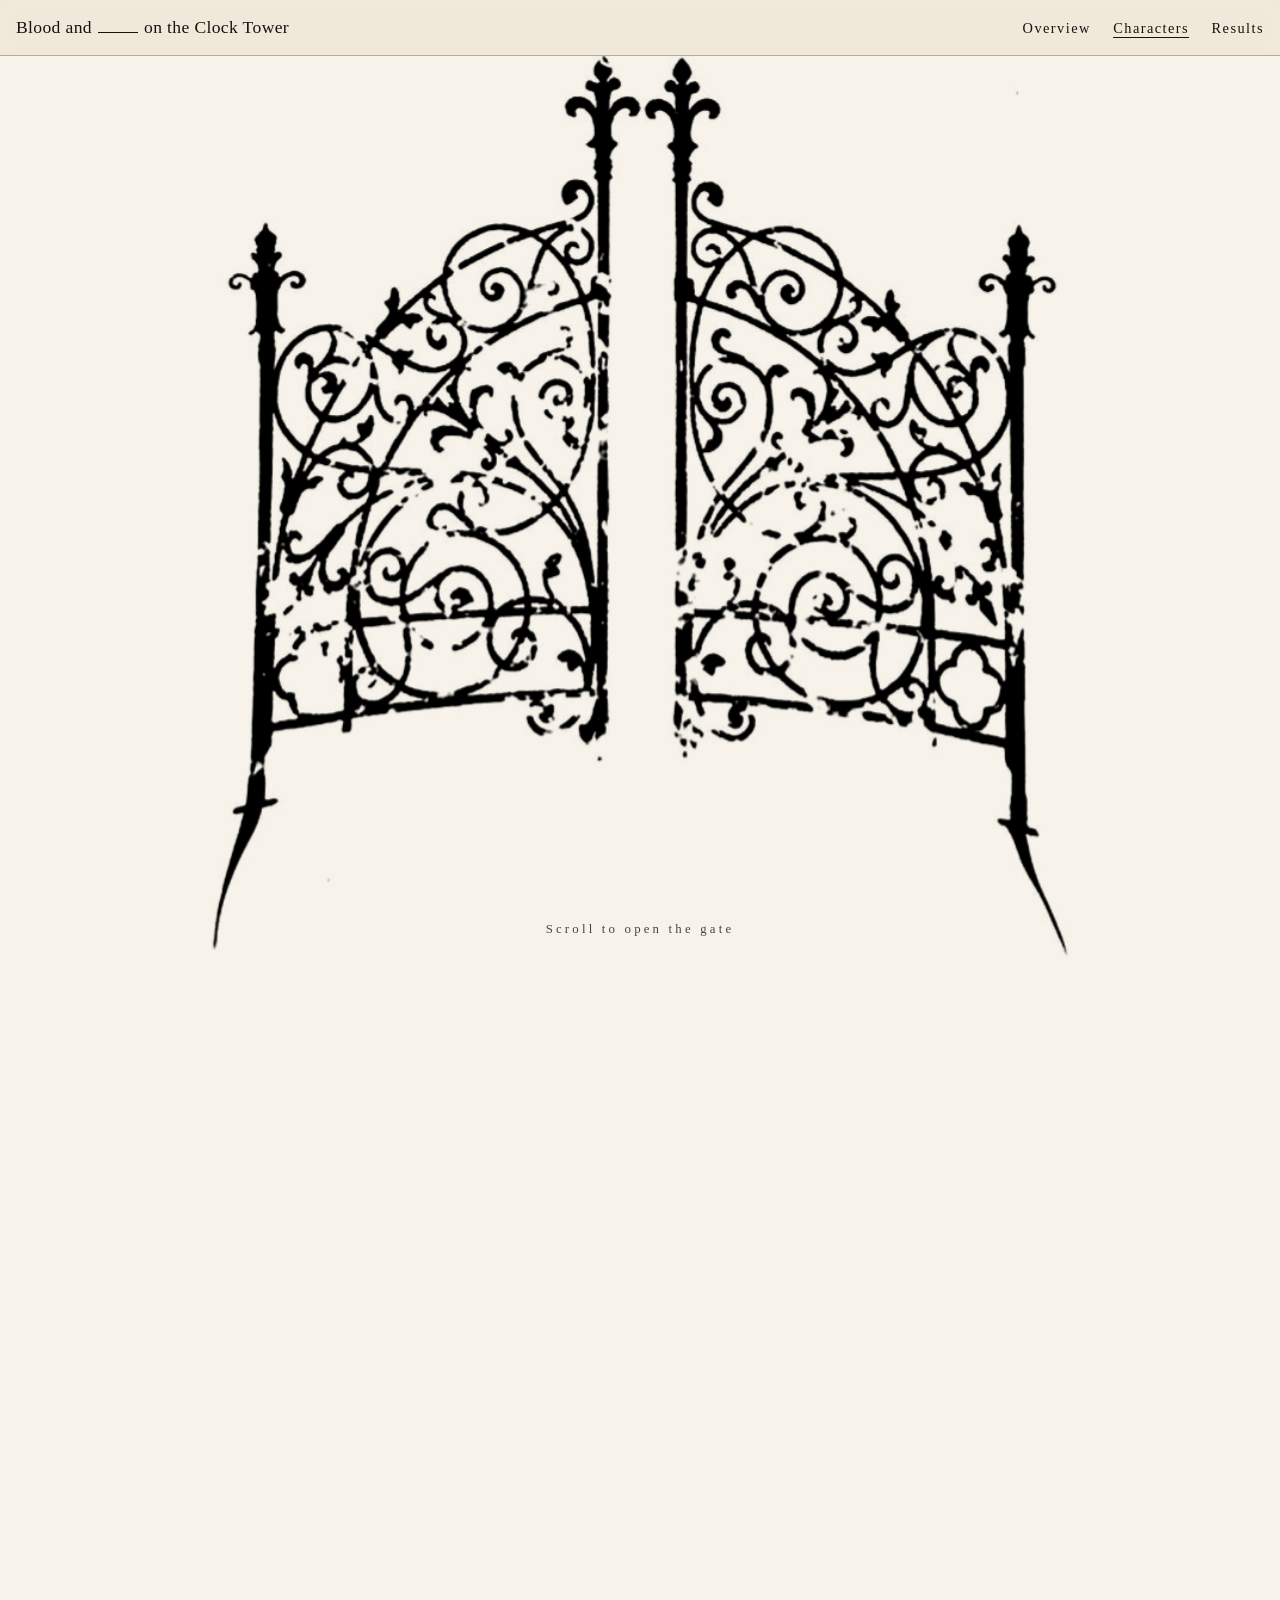
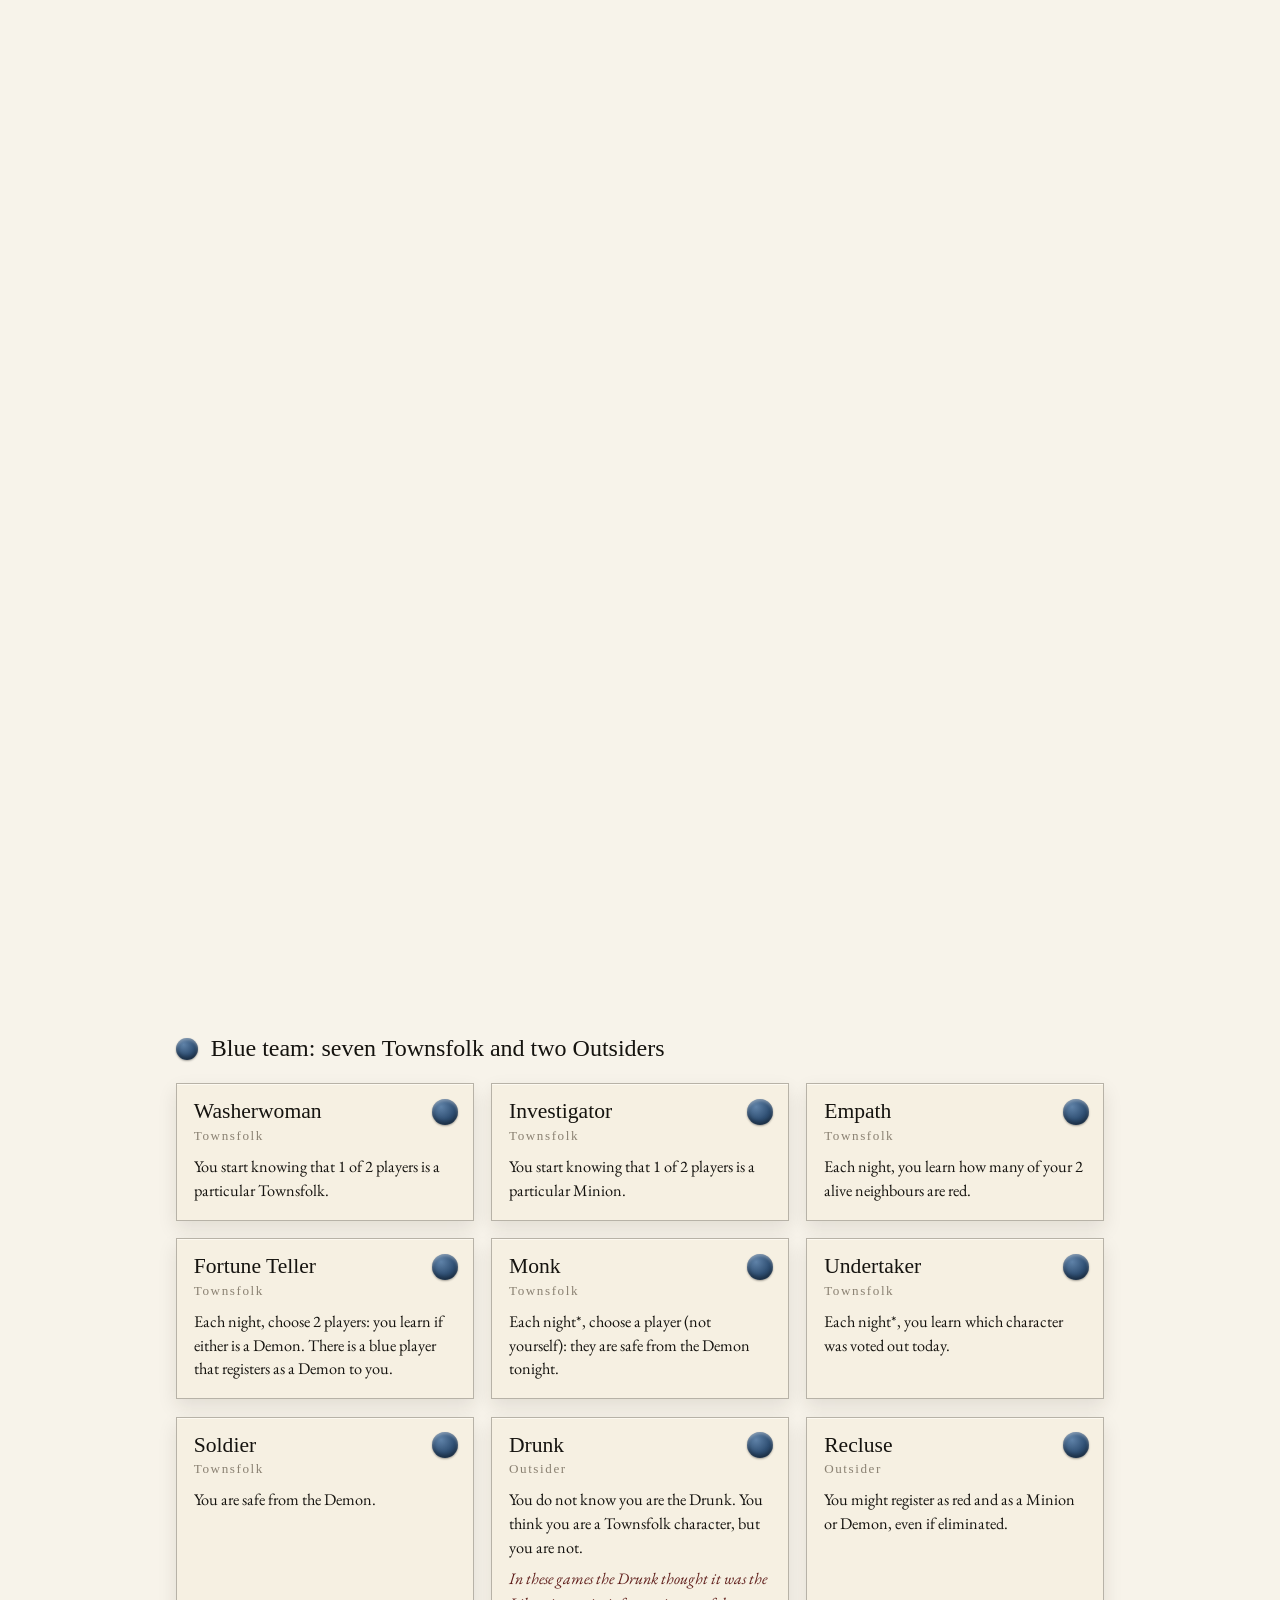
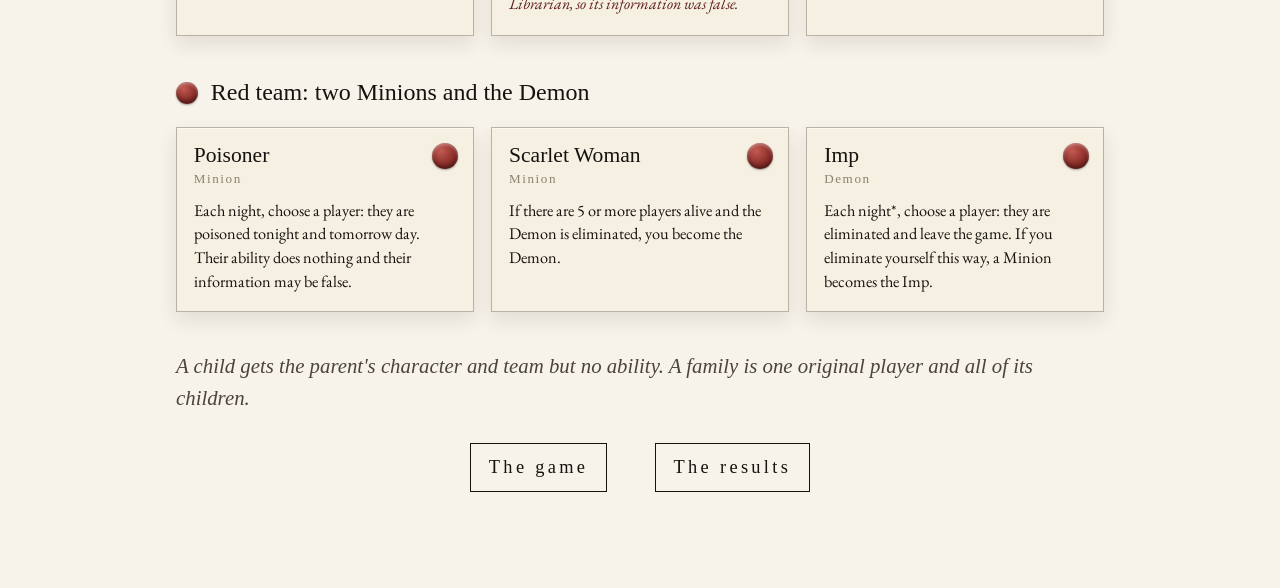
==== docs/characters.html @ dfaface6 "feat(site): redesign as four pages with pinned hands, swinging gate and living woodcut The landing p" ====
<!doctype html>
<html lang="en">
<head>
<meta charset="utf-8">
<meta name="viewport" content="width=device-width, initial-scale=1, viewport-fit=cover">
<title>Characters · Blood and ___ on the Clock Tower</title>
<link rel="stylesheet" href="https://fonts.googleapis.com/css2?family=IM+Fell+English:ital@0;1&family=IM+Fell+English+SC&family=EB+Garamond:ital,wght@0,400;0,600;1,400&display=swap">
<link rel="stylesheet" href="site.css">
<style>
/* The gate: a pinned stage where two leaves of the illustration swing open on their outer posts, revealing the heading behind. */
body { background: #f7f3ea; }
.gate-hero { height: 280svh; position: relative; }
.gate-stage { position: sticky; top: 0; height: 100svh; overflow: hidden; background: #f7f3ea; }
.behind {
  position: absolute; inset: 0; z-index: 1; display: flex; flex-direction: column; align-items: center; justify-content: center;
  text-align: center; padding: 0 max(16px, env(safe-area-inset-left, 0px)); will-change: transform, opacity;
}
.behind h1 { font-family: var(--display); font-weight: 400; font-size: clamp(2.2rem, 6vw, 4.6rem); margin: 0 0 .4rem; line-height: 1.05; text-wrap: balance; }
.behind p { font-family: var(--display); font-style: italic; font-size: clamp(1.1rem, 2.2vw, 1.5rem); color: var(--ink-soft); margin: 0; }
.gate-art { position: absolute; top: 50%; left: 50%; height: min(100svh, 128vw); aspect-ratio: 736 / 754; transform: translate(-50%, -50%); z-index: 2; perspective: 1400px; perspective-origin: 50% 50%; }
.leaf { position: absolute; top: 0; height: 100%; width: 50%; display: block; backface-visibility: hidden; will-change: transform; pointer-events: none; user-select: none; filter: drop-shadow(0 0 0 rgba(0, 0, 0, 0)); }
.leaf.left { left: 0; transform-origin: 13.6% 50%; }
.leaf.right { left: 50%; transform-origin: 86.4% 50%; }
.gate-hint { position: absolute; left: 0; right: 0; bottom: max(1rem, env(safe-area-inset-bottom, 0px)); z-index: 3; text-align: center; font-family: var(--smallcaps); letter-spacing: .25em; font-size: .8rem; color: var(--ink-soft); transition: opacity .4s ease; pointer-events: none; }
.roster { padding-top: 1rem; }
@media (prefers-reduced-motion: reduce) {
  .gate-hero { height: auto; }
  .gate-stage { position: static; height: auto; padding: 4rem 0 2rem; }
  .behind { position: static; }
  .gate-art, .gate-hint { display: none; }
}
</style>
</head>
<body>
<nav class="topbar" aria-label="Sections">
  <a class="mark" href="index.html">Blood and <span class="blank" role="img" aria-label="blank"></span> on the Clock Tower</a>
  <ul><li><a href="overview.html">Overview</a></li><li><a href="characters.html" aria-current="page">Characters</a></li><li><a href="results.html">Results</a></li></ul>
</nav>

<header class="gate-hero" id="gate-hero">
  <div class="gate-stage">
    <div class="behind" id="behind">
      <h1>The twelve characters</h1>
      <p>Nine blue, three red. Starred abilities do not act on the first night.</p>
    </div>
    <div class="gate-art" aria-hidden="true">
      <img class="leaf left" id="leaf-left" src="assets/gate-left.png" alt="" decoding="async">
      <img class="leaf right" id="leaf-right" src="assets/gate-right.png" alt="" decoding="async">
    </div>
    <div class="gate-hint" id="gate-hint">Scroll to open the gate</div>
  </div>
</header>

<main class="page roster" id="characters">
  <div class="team-head"><span class="seal blue"></span>Blue team: seven Townsfolk and two Outsiders</div>
  <div class="cards">
    <article class="card"><span class="seal blue"></span><h5>Washerwoman</h5><div class="kind">Townsfolk</div><p>You start knowing that 1 of 2 players is a particular Townsfolk.</p></article>
    <article class="card"><span class="seal blue"></span><h5>Investigator</h5><div class="kind">Townsfolk</div><p>You start knowing that 1 of 2 players is a particular Minion.</p></article>
    <article class="card"><span class="seal blue"></span><h5>Empath</h5><div class="kind">Townsfolk</div><p>Each night, you learn how many of your 2 alive neighbours are red.</p></article>
    <article class="card"><span class="seal blue"></span><h5>Fortune Teller</h5><div class="kind">Townsfolk</div><p>Each night, choose 2 players: you learn if either is a Demon. There is a blue player that registers as a Demon to you.</p></article>
    <article class="card"><span class="seal blue"></span><h5>Monk</h5><div class="kind">Townsfolk</div><p>Each night*, choose a player (not yourself): they are safe from the Demon tonight.</p></article>
    <article class="card"><span class="seal blue"></span><h5>Undertaker</h5><div class="kind">Townsfolk</div><p>Each night*, you learn which character was voted out today.</p></article>
    <article class="card"><span class="seal blue"></span><h5>Soldier</h5><div class="kind">Townsfolk</div><p>You are safe from the Demon.</p></article>
    <article class="card"><span class="seal blue"></span><h5>Drunk</h5><div class="kind">Outsider</div><p>You do not know you are the Drunk. You think you are a Townsfolk character, but you are not.</p><span class="note">In these games the Drunk thought it was the Librarian, so its information was false.</span></article>
    <article class="card"><span class="seal blue"></span><h5>Recluse</h5><div class="kind">Outsider</div><p>You might register as red and as a Minion or Demon, even if eliminated.</p></article>
  </div>
  <div class="team-head"><span class="seal red"></span>Red team: two Minions and the Demon</div>
  <div class="cards">
    <article class="card"><span class="seal red"></span><h5>Poisoner</h5><div class="kind">Minion</div><p>Each night, choose a player: they are poisoned tonight and tomorrow day. Their ability does nothing and their information may be false.</p></article>
    <article class="card"><span class="seal red"></span><h5>Scarlet Woman</h5><div class="kind">Minion</div><p>If there are 5 or more players alive and the Demon is eliminated, you become the Demon.</p></article>
    <article class="card"><span class="seal red"></span><h5>Imp</h5><div class="kind">Demon</div><p>Each night*, choose a player: they are eliminated and leave the game. If you eliminate yourself this way, a Minion becomes the Imp.</p></article>
  </div>
  <p class="kicker" style="margin-top:2.4rem">A child gets the parent's character and team but no ability. A family is one original player and all of its children.</p>
  <nav class="doors" aria-label="Continue"><a href="overview.html">The game</a><a href="results.html">The results</a></nav>
</main>

<script>
(function () {
  // The leaves open from 10% to 90% of the pinned scroll; the heading behind them fades in from 35% to 80%.
  var OPEN = { start: 0.10, end: 0.90, maxDegrees: 88 }, REVEAL = { start: 0.35, end: 0.80 }, HINT_UNTIL = 0.04;
  var hero = document.getElementById('gate-hero'), stage = hero.querySelector('.gate-stage');
  var left = document.getElementById('leaf-left'), right = document.getElementById('leaf-right');
  var behind = document.getElementById('behind'), hint = document.getElementById('gate-hint');
  var reduced = window.matchMedia('(prefers-reduced-motion: reduce)').matches;
  var ticking = false;
  function clamp(value, low, high) { return Math.min(high, Math.max(low, value)); }
  function smooth(t) { return t * t * (3 - 2 * t); }
  function progress() {
    var travel = hero.offsetHeight - stage.offsetHeight;
    return travel <= 0 ? 1 : clamp((window.scrollY - hero.offsetTop) / travel, 0, 1);
  }
  function render() {
    ticking = false;
    var p = progress();
    var angle = smooth(clamp((p - OPEN.start) / (OPEN.end - OPEN.start), 0, 1)) * OPEN.maxDegrees;
    left.style.transform = 'rotateY(' + angle + 'deg)';
    right.style.transform = 'rotateY(' + (-angle) + 'deg)';
    var shade = (angle / OPEN.maxDegrees) * 10;
    left.style.filter = right.style.filter = 'drop-shadow(0 0 ' + shade + 'px rgba(0,0,0,' + (shade / 40) + '))';
    var t = smooth(clamp((p - REVEAL.start) / (REVEAL.end - REVEAL.start), 0, 1));
    behind.style.opacity = String(t);
    behind.style.transform = 'translateY(' + (26 * (1 - t)) + 'px)';
    hint.style.opacity = p < HINT_UNTIL ? '1' : '0';
  }
  function schedule() { if (!ticking) { ticking = true; window.requestAnimationFrame(render); } }
  if (reduced) { behind.style.opacity = '1'; return; }
  window.addEventListener('scroll', schedule, { passive: true });
  window.addEventListener('resize', schedule);
  render();
})();
</script>
</body>
</html>
---- docs/site.css ----
/* Shared styles for the inner pages: black ink on warm ivory paper, editorial serif typography. */
:root {
  --paper: #efe7d6;
  --paper-deep: #e3d9c3;
  --blush: #efe3dc;
  --ink: #15130f;
  --ink-soft: #4a443b;
  --ink-faint: #8a8172;
  --rule: rgba(21, 19, 15, .28);
  --blue: #2f4f73;
  --blue-deep: #1f3650;
  --red: #8e2f2a;
  --red-deep: #5e1c19;
  --charcoal: #141311;
  --display: 'IM Fell English', Georgia, 'Times New Roman', serif;
  --smallcaps: 'IM Fell English SC', 'IM Fell English', Georgia, serif;
  --body: 'EB Garamond', Garamond, Georgia, serif;
  color-scheme: light;
}
* { box-sizing: border-box; }
html { scroll-behavior: smooth; }
body { margin: 0; background: var(--paper); color: var(--ink); font-family: var(--body); font-size: 1.125rem; line-height: 1.55; }
img { max-width: 100%; }
a { color: inherit; }
a:focus-visible { outline: 2px solid var(--ink); outline-offset: 3px; }

.topbar {
  position: sticky; top: env(safe-area-inset-top, 0px); z-index: 20;
  display: flex; justify-content: space-between; align-items: baseline; gap: 1rem; flex-wrap: wrap;
  padding-block: .9rem .7rem;
  padding-left: max(16px, env(safe-area-inset-left, 0px)); padding-right: max(16px, env(safe-area-inset-right, 0px));
  background: color-mix(in srgb, var(--paper) 88%, transparent); backdrop-filter: blur(6px);
  border-bottom: 1px solid var(--rule);
  font-family: var(--smallcaps); letter-spacing: .1em; font-size: .9rem;
}
.topbar.on-dark { background: color-mix(in srgb, var(--charcoal) 85%, transparent); color: #e8e1d2; border-bottom-color: rgba(232, 225, 210, .2); }
.topbar .mark { font-family: var(--display); font-size: 1.1rem; letter-spacing: .02em; text-decoration: none; display: inline-flex; align-items: baseline; gap: .25em; }
.topbar ul { list-style: none; display: flex; gap: 1.4rem; margin: 0; padding: 0; }
.topbar a { text-decoration: none; position: relative; padding-bottom: 2px; }
.topbar ul a::after { content: ""; position: absolute; left: 0; right: 100%; bottom: 0; height: 1px; background: currentColor; transition: right .3s ease; }
.topbar ul a:hover::after, .topbar ul a:focus-visible::after, .topbar ul a[aria-current]::after { right: 0; }
.blank { display: inline-block; width: 2.3em; height: .8em; border-bottom: .06em solid currentColor; margin: 0 .08em; vertical-align: baseline; }

.page { max-width: 960px; margin: 0 auto; padding-block: 3rem 6rem; padding-left: max(16px, env(safe-area-inset-left, 0px)); padding-right: max(16px, env(safe-area-inset-right, 0px)); }
.page h1 { font-family: var(--display); font-weight: 400; font-size: clamp(2.2rem, 5vw, 3.4rem); line-height: 1.05; margin: 0 0 .4rem; text-wrap: balance; }
.page h2 { font-family: var(--display); font-weight: 400; font-size: clamp(1.7rem, 3.6vw, 2.3rem); line-height: 1.1; margin: 2.6rem 0 .6rem; }
.page h3 { font-family: var(--display); font-weight: 400; font-size: 1.45rem; margin: 2.2rem 0 .6rem; }
.kicker { font-family: var(--display); font-style: italic; font-size: 1.3rem; color: var(--ink-soft); margin: 0 0 1.8rem; }
.prose { max-width: 66ch; }
.prose p { margin: 0 0 1rem; }
.lead::first-letter { font-family: var(--display); font-size: 3.4em; float: left; line-height: .82; padding: .08em .1em 0 0; color: var(--red-deep); }
.rule-line { height: 1px; background: var(--rule); margin: 2.4rem 0; }

.team-head { display: flex; align-items: center; gap: .8rem; margin: 2.4rem 0 1rem; font-family: var(--display); font-size: 1.5rem; }
.team-head .seal { width: 22px; height: 22px; }
.cards { display: grid; grid-template-columns: repeat(auto-fill, minmax(255px, 1fr)); gap: 1.1rem; }
.card {
  min-width: 0; position: relative; background: #f6f0e2; border: 1px solid var(--rule);
  box-shadow: 0 1px 0 rgba(255, 252, 244, .8) inset, 0 8px 18px rgba(40, 30, 15, .1);
  padding: 1rem 1.05rem 1.1rem; transition: transform .3s ease, box-shadow .3s ease;
}
.card:hover { transform: translateY(-3px); box-shadow: 0 1px 0 rgba(255, 252, 244, .8) inset, 0 16px 28px rgba(40, 30, 15, .16); }
.card .seal { position: absolute; top: .9rem; right: .9rem; width: 26px; height: 26px; }
.card h5 { font-family: var(--display); font-weight: 400; font-size: 1.35rem; margin: 0 2rem .1rem 0; line-height: 1.1; }
.card .kind { font-family: var(--smallcaps); letter-spacing: .12em; font-size: .82rem; color: var(--ink-faint); margin-bottom: .55rem; }
.card p { margin: 0; font-size: 1.02rem; line-height: 1.45; }
.card .note { font-style: italic; color: var(--red-deep); font-size: 1rem; margin-top: .5rem; display: block; }
.seal { border-radius: 50%; box-shadow: inset 0 2px 3px rgba(255, 255, 255, .35), inset 0 -3px 4px rgba(0, 0, 0, .35), 0 1px 2px rgba(0, 0, 0, .35); }
.seal.blue { background: radial-gradient(circle at 35% 30%, #5f82a8, var(--blue) 55%, var(--blue-deep)); }
.seal.red { background: radial-gradient(circle at 35% 30%, #c25a52, var(--red) 55%, var(--red-deep)); }

.finding-list { counter-reset: finding; list-style: none; padding: 0; margin: 0 0 1rem; max-width: 70ch; }
.finding-list li { counter-increment: finding; position: relative; padding-left: 2.6rem; margin-bottom: .9rem; }
.finding-list li::before { content: counter(finding); position: absolute; left: 0; top: .05rem; font-family: var(--display); font-size: 1.5rem; color: var(--red-deep); line-height: 1; }
.table-wrap { overflow-x: auto; margin: 1rem 0 .5rem; }
table { border-collapse: collapse; width: 100%; font-size: 1rem; font-variant-numeric: lining-nums tabular-nums; }
th, td { text-align: left; padding: .55rem .7rem; border-bottom: 1px solid var(--rule); vertical-align: top; }
th { font-family: var(--smallcaps); font-weight: 400; letter-spacing: .08em; font-size: .9rem; color: var(--ink-soft); border-bottom: 1px solid rgba(21, 19, 15, .6); }
td.num, th.num { text-align: right; }
tbody tr:nth-child(even) td { background: rgba(255, 252, 244, .45); }
figure { margin: 1.4rem 0 2rem; }
figure img { display: block; width: 100%; max-width: 100%; height: auto; background: #fcfcfb; border: 1px solid var(--rule); box-shadow: 0 6px 16px rgba(40, 30, 15, .12); }
figcaption { font-size: .95rem; color: var(--ink-soft); margin-top: .5rem; max-width: 70ch; }

.doors { display: flex; gap: clamp(1.2rem, 4vw, 3rem); justify-content: center; flex-wrap: wrap; margin-top: 1.2rem; }
.doors a { font-family: var(--smallcaps); letter-spacing: .18em; font-size: clamp(.95rem, 1.6vw, 1.15rem); text-decoration: none; padding: .55rem 1.1rem; border: 1px solid currentColor; transition: background .25s ease, color .25s ease; }
.doors a:hover, .doors a:focus-visible { background: var(--ink); color: var(--paper); }

@media (max-width: 520px) { body { font-size: 1.05rem; } .lead::first-letter { font-size: 2.8em; } }
@media (prefers-reduced-motion: reduce) {
  html { scroll-behavior: auto; }
  .card, .topbar ul a::after, .doors a { transition: none; }
  .card:hover { transform: none; }
}
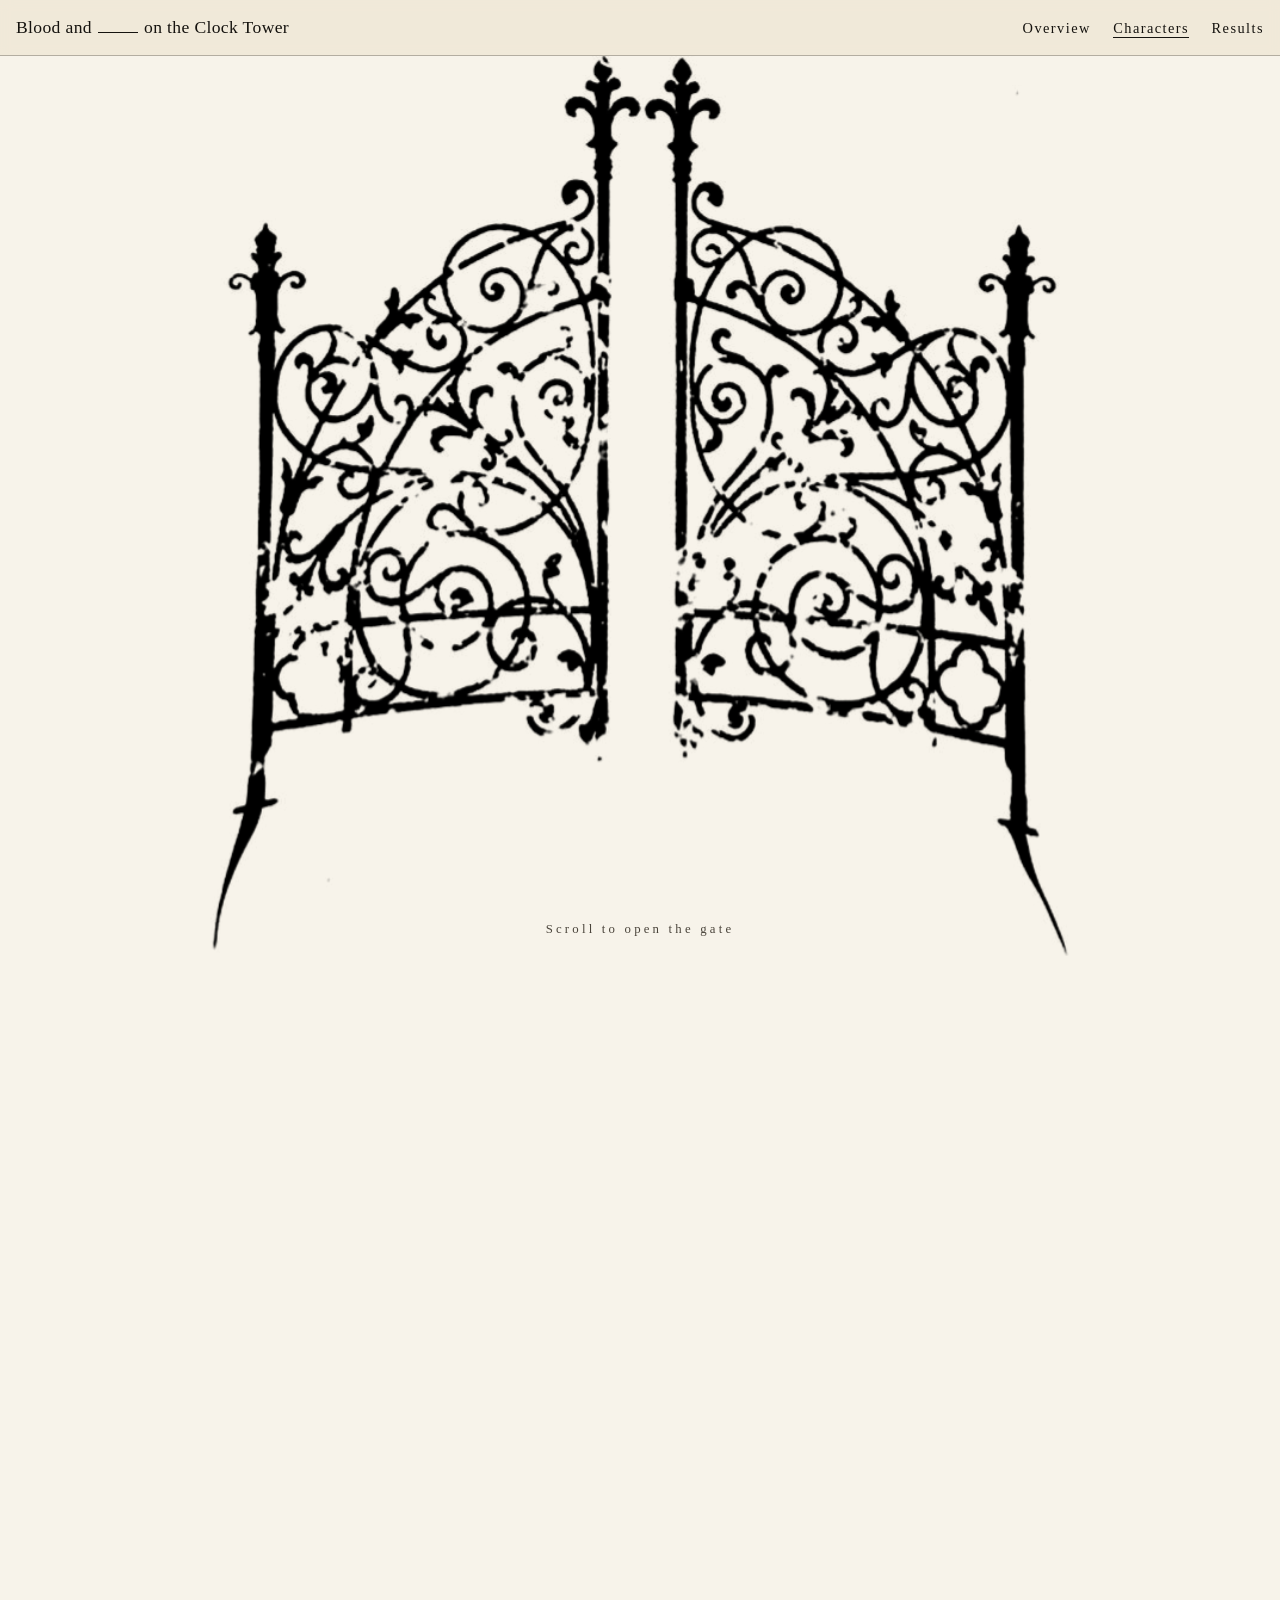
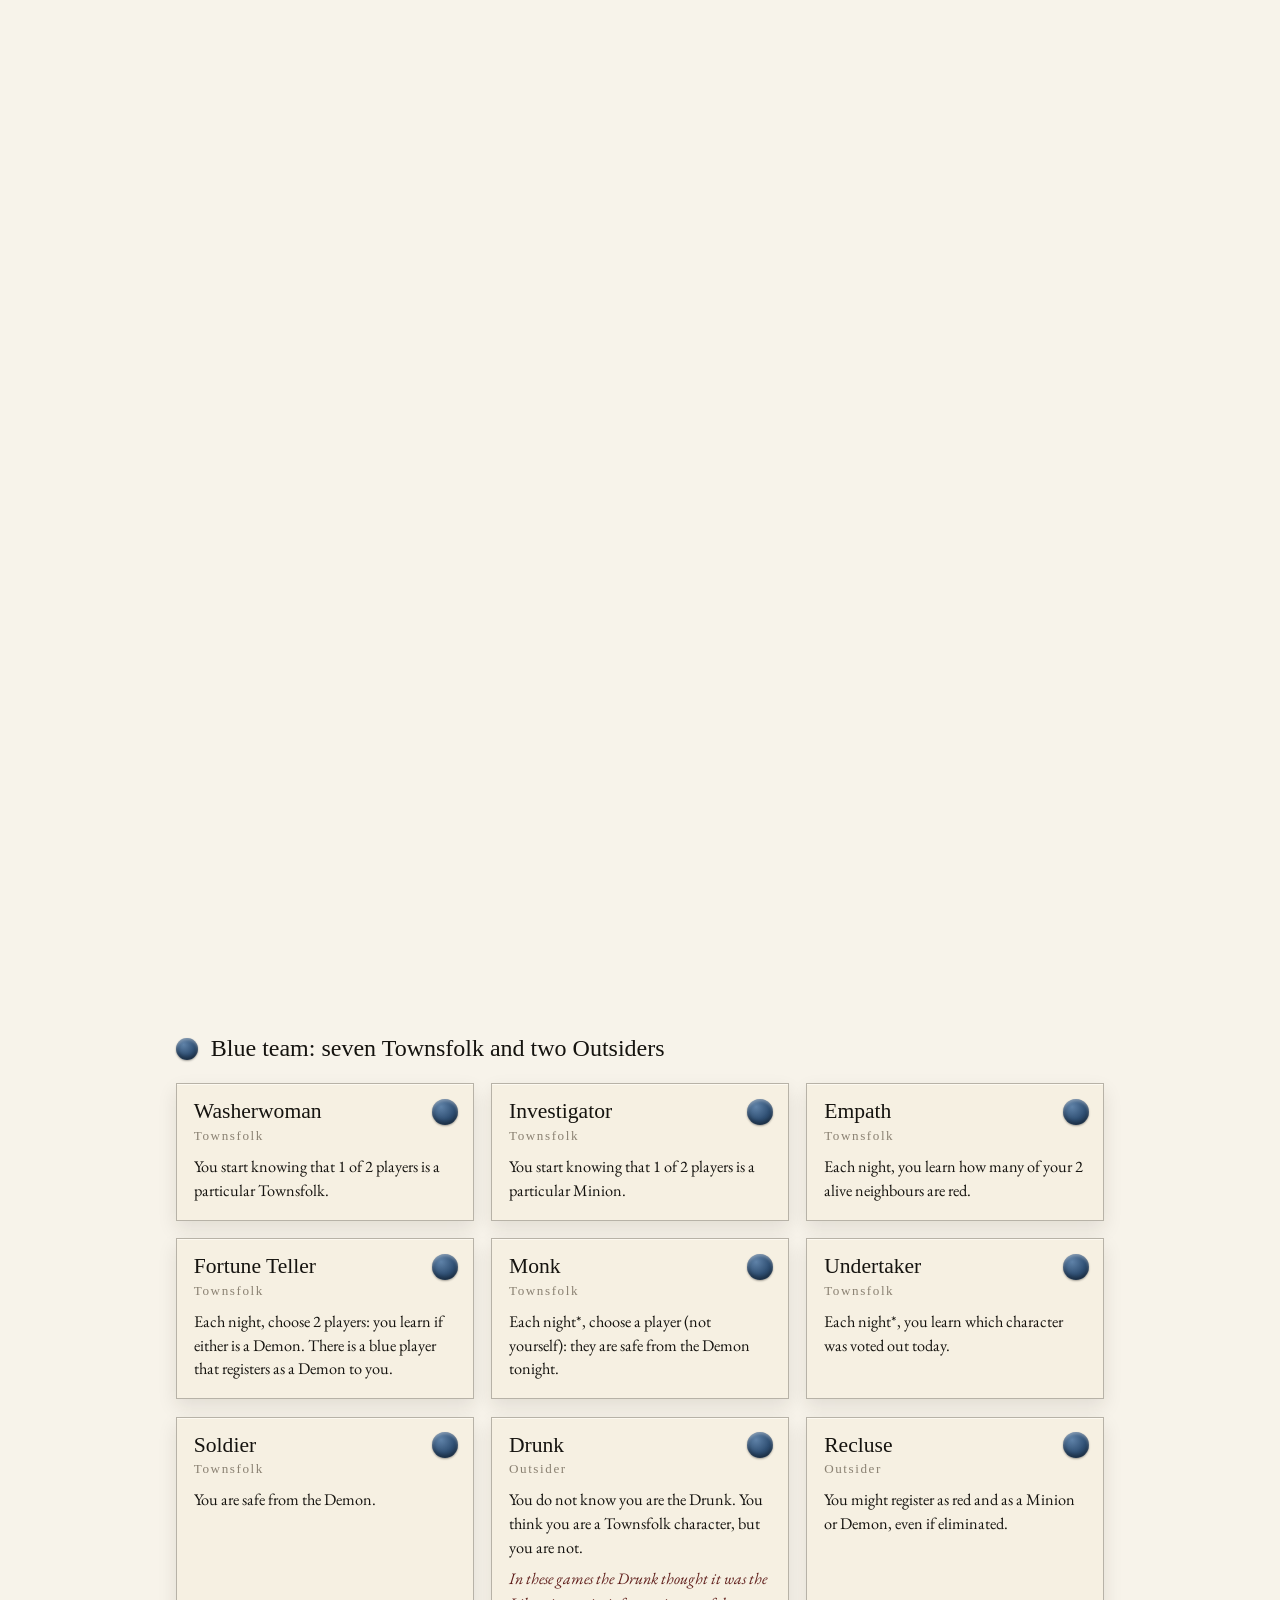
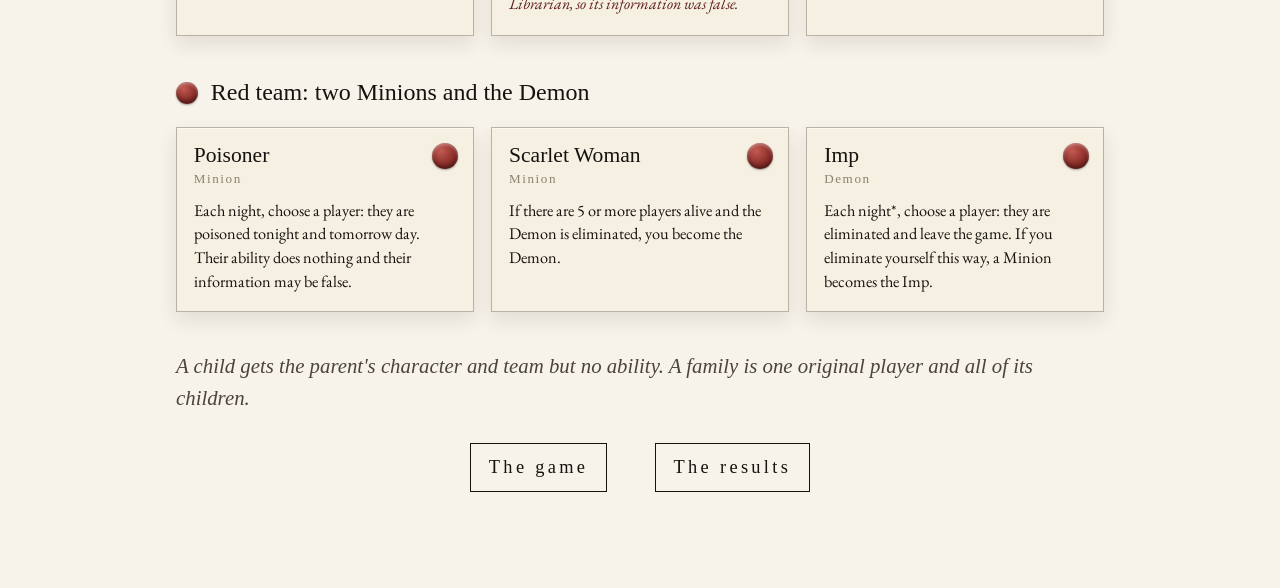
==== commit fbc78a99: "fix(site): size the gate by width on narrow screens and hide the scroll hints without a transition C" ====
--- a/docs/characters.html
+++ b/docs/characters.html
@@ -17,11 +17,11 @@
 }
 .behind h1 { font-family: var(--display); font-weight: 400; font-size: clamp(2.2rem, 6vw, 4.6rem); margin: 0 0 .4rem; line-height: 1.05; text-wrap: balance; }
 .behind p { font-family: var(--display); font-style: italic; font-size: clamp(1.1rem, 2.2vw, 1.5rem); color: var(--ink-soft); margin: 0; }
-.gate-art { position: absolute; top: 50%; left: 50%; height: min(100svh, 128vw); aspect-ratio: 736 / 754; transform: translate(-50%, -50%); z-index: 2; perspective: 1400px; perspective-origin: 50% 50%; }
+.gate-art { position: absolute; top: 50%; left: 50%; width: min(96vw, calc(100svh * 736 / 754)); aspect-ratio: 736 / 754; transform: translate(-50%, -50%); z-index: 2; perspective: 1400px; perspective-origin: 50% 50%; }
 .leaf { position: absolute; top: 0; height: 100%; width: 50%; display: block; backface-visibility: hidden; will-change: transform; pointer-events: none; user-select: none; filter: drop-shadow(0 0 0 rgba(0, 0, 0, 0)); }
 .leaf.left { left: 0; transform-origin: 13.6% 50%; }
 .leaf.right { left: 50%; transform-origin: 86.4% 50%; }
-.gate-hint { position: absolute; left: 0; right: 0; bottom: max(1rem, env(safe-area-inset-bottom, 0px)); z-index: 3; text-align: center; font-family: var(--smallcaps); letter-spacing: .25em; font-size: .8rem; color: var(--ink-soft); transition: opacity .4s ease; pointer-events: none; }
+.gate-hint { position: absolute; left: 0; right: 0; bottom: max(1rem, env(safe-area-inset-bottom, 0px)); z-index: 3; text-align: center; font-family: var(--smallcaps); letter-spacing: .25em; font-size: .8rem; color: var(--ink-soft); pointer-events: none; }
 .roster { padding-top: 1rem; }
 @media (prefers-reduced-motion: reduce) {
   .gate-hero { height: auto; }
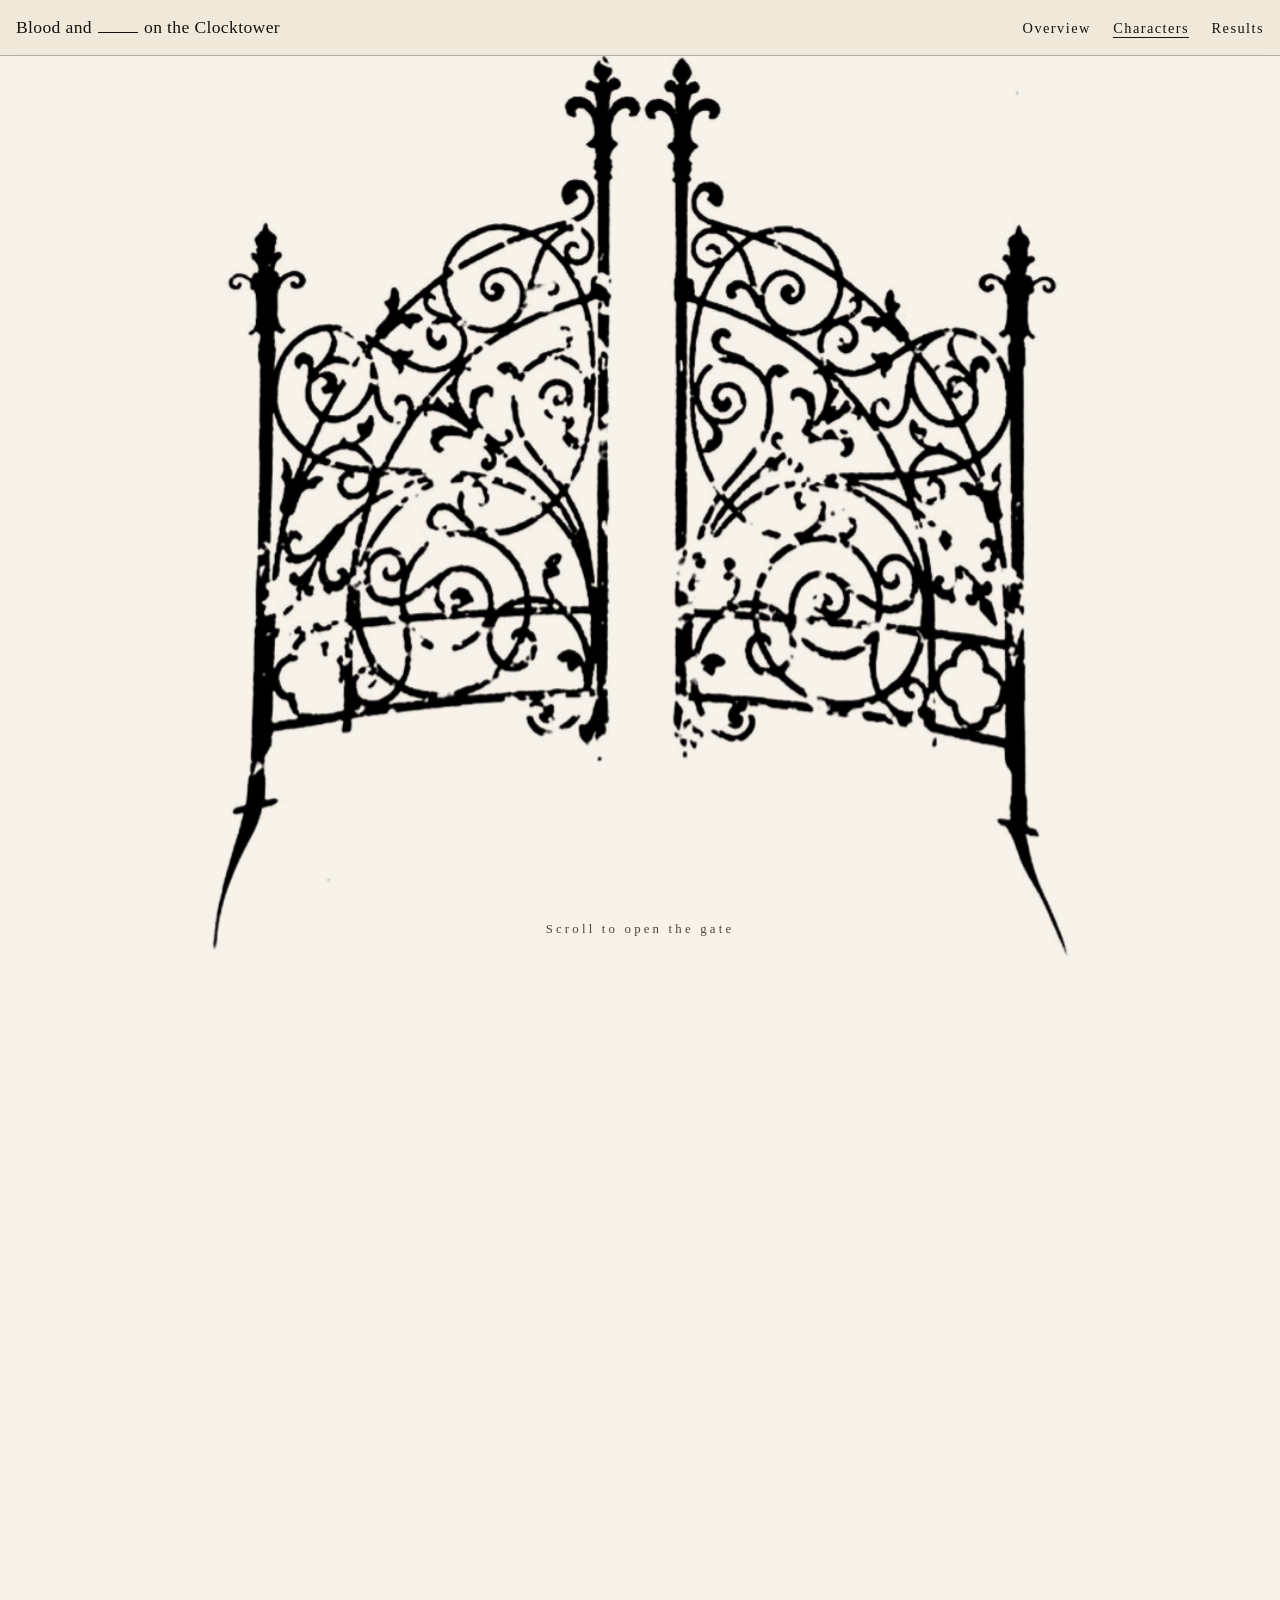
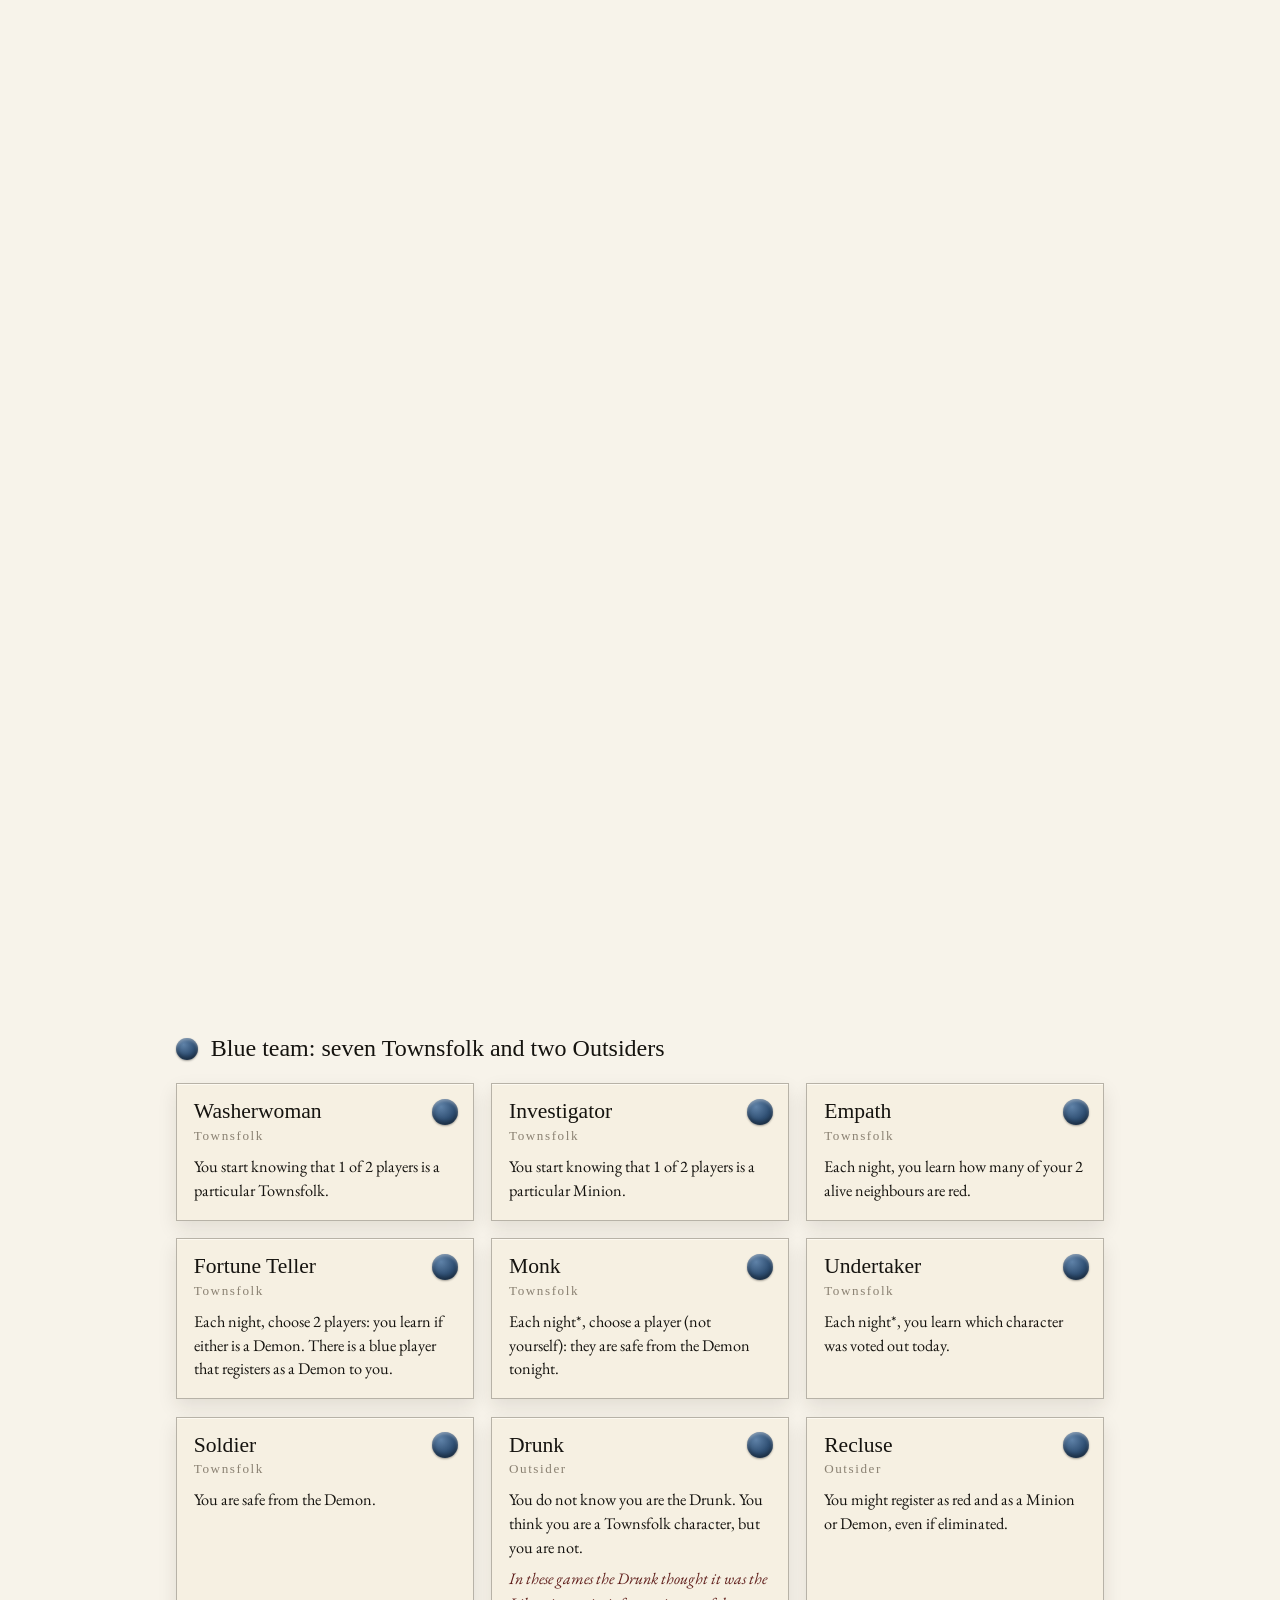
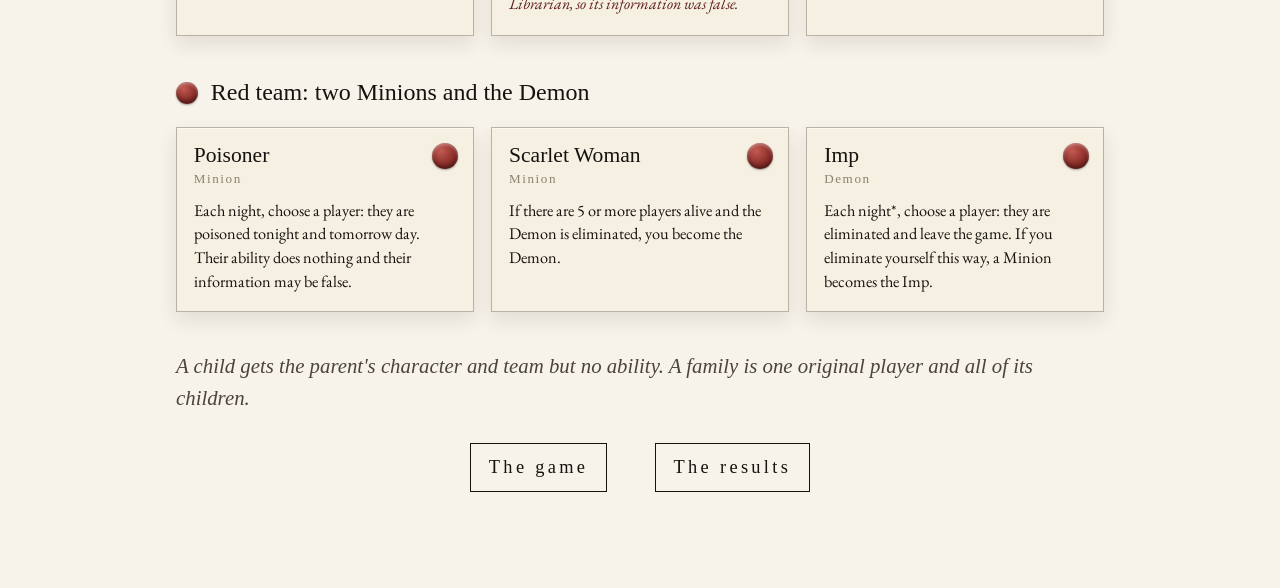
==== commit 49b98d27: "docs(site): spell the name Clocktower as one word Co-Authored-By: Claude Fable 5.1 <noreply@anthropi" ====
--- a/docs/characters.html
+++ b/docs/characters.html
@@ -3,7 +3,7 @@
 <head>
 <meta charset="utf-8">
 <meta name="viewport" content="width=device-width, initial-scale=1, viewport-fit=cover">
-<title>Characters · Blood and ___ on the Clock Tower</title>
+<title>Characters · Blood and ___ on the Clocktower</title>
 <link rel="stylesheet" href="https://fonts.googleapis.com/css2?family=IM+Fell+English:ital@0;1&family=IM+Fell+English+SC&family=EB+Garamond:ital,wght@0,400;0,600;1,400&display=swap">
 <link rel="stylesheet" href="site.css">
 <style>
@@ -33,7 +33,7 @@
 </head>
 <body>
 <nav class="topbar" aria-label="Sections">
-  <a class="mark" href="index.html">Blood and <span class="blank" role="img" aria-label="blank"></span> on the Clock Tower</a>
+  <a class="mark" href="index.html">Blood and <span class="blank" role="img" aria-label="blank"></span> on the Clocktower</a>
   <ul><li><a href="overview.html">Overview</a></li><li><a href="characters.html" aria-current="page">Characters</a></li><li><a href="results.html">Results</a></li></ul>
 </nav>
 
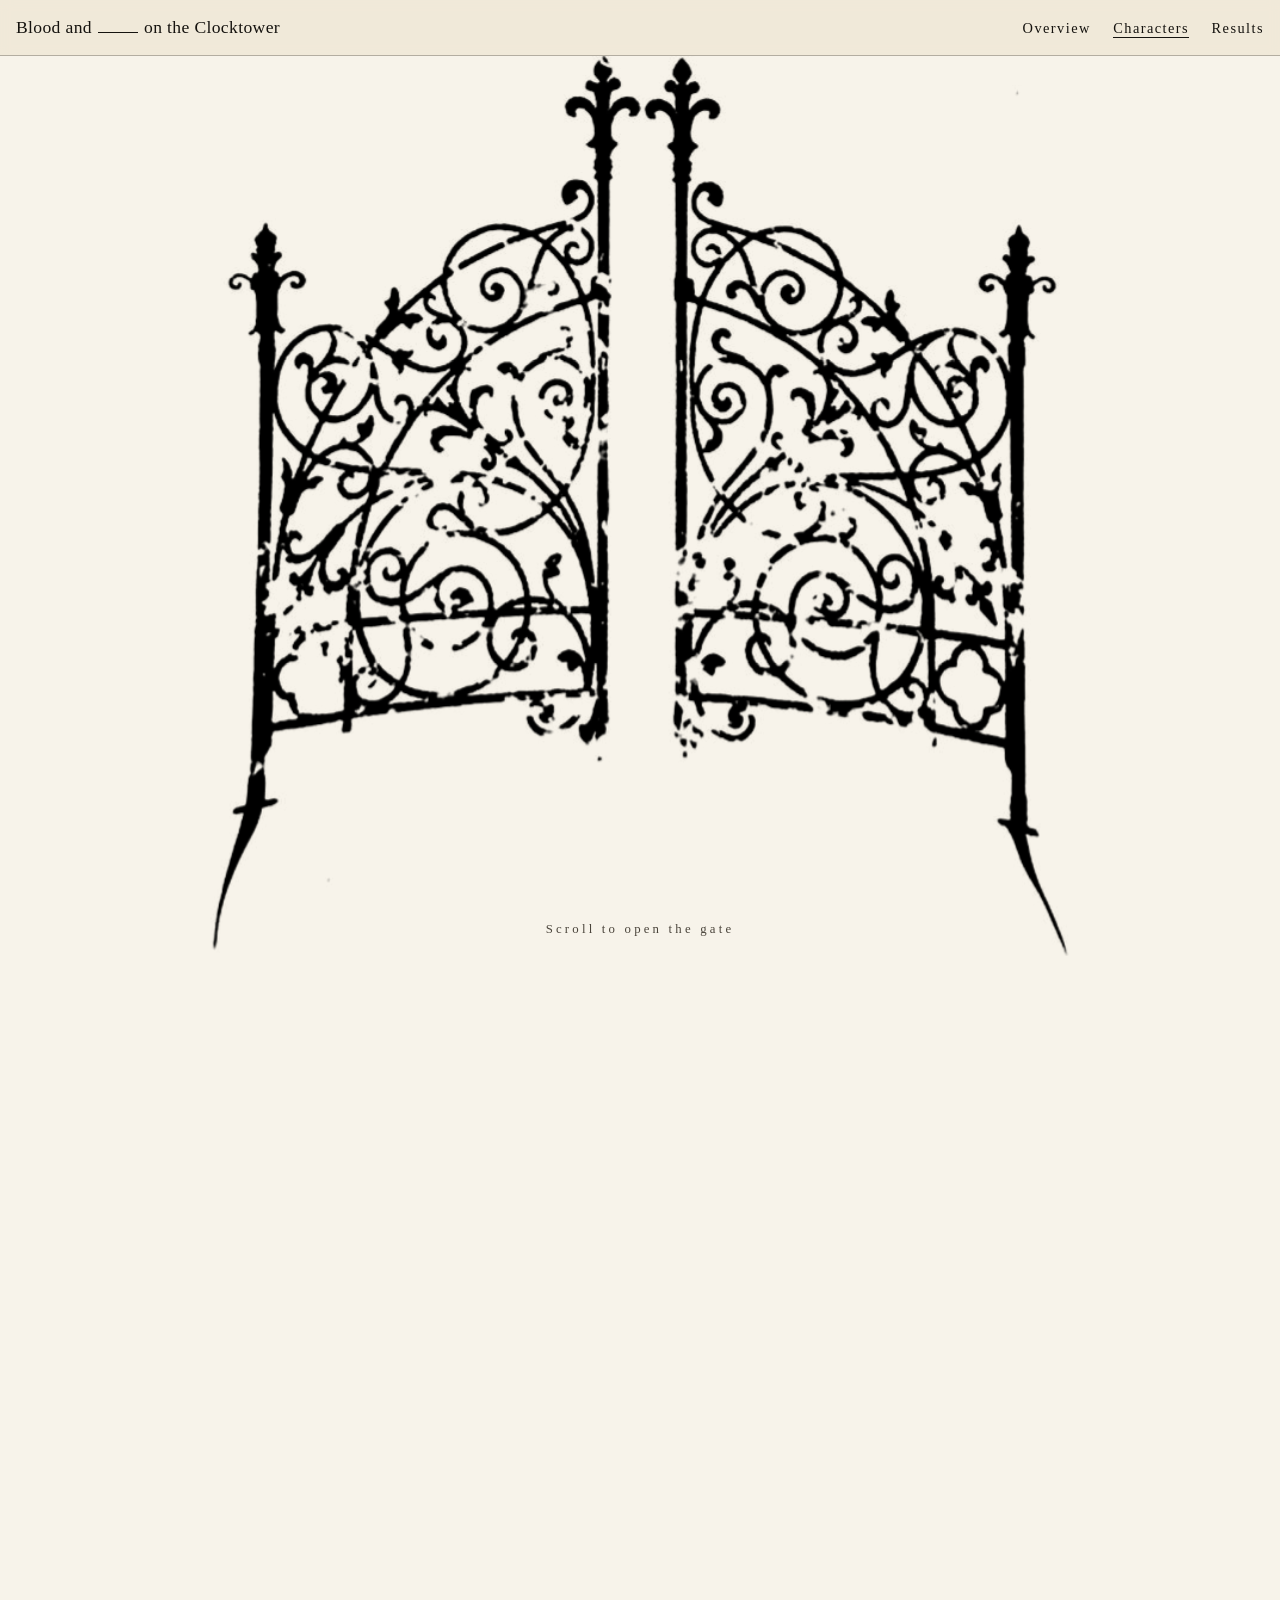
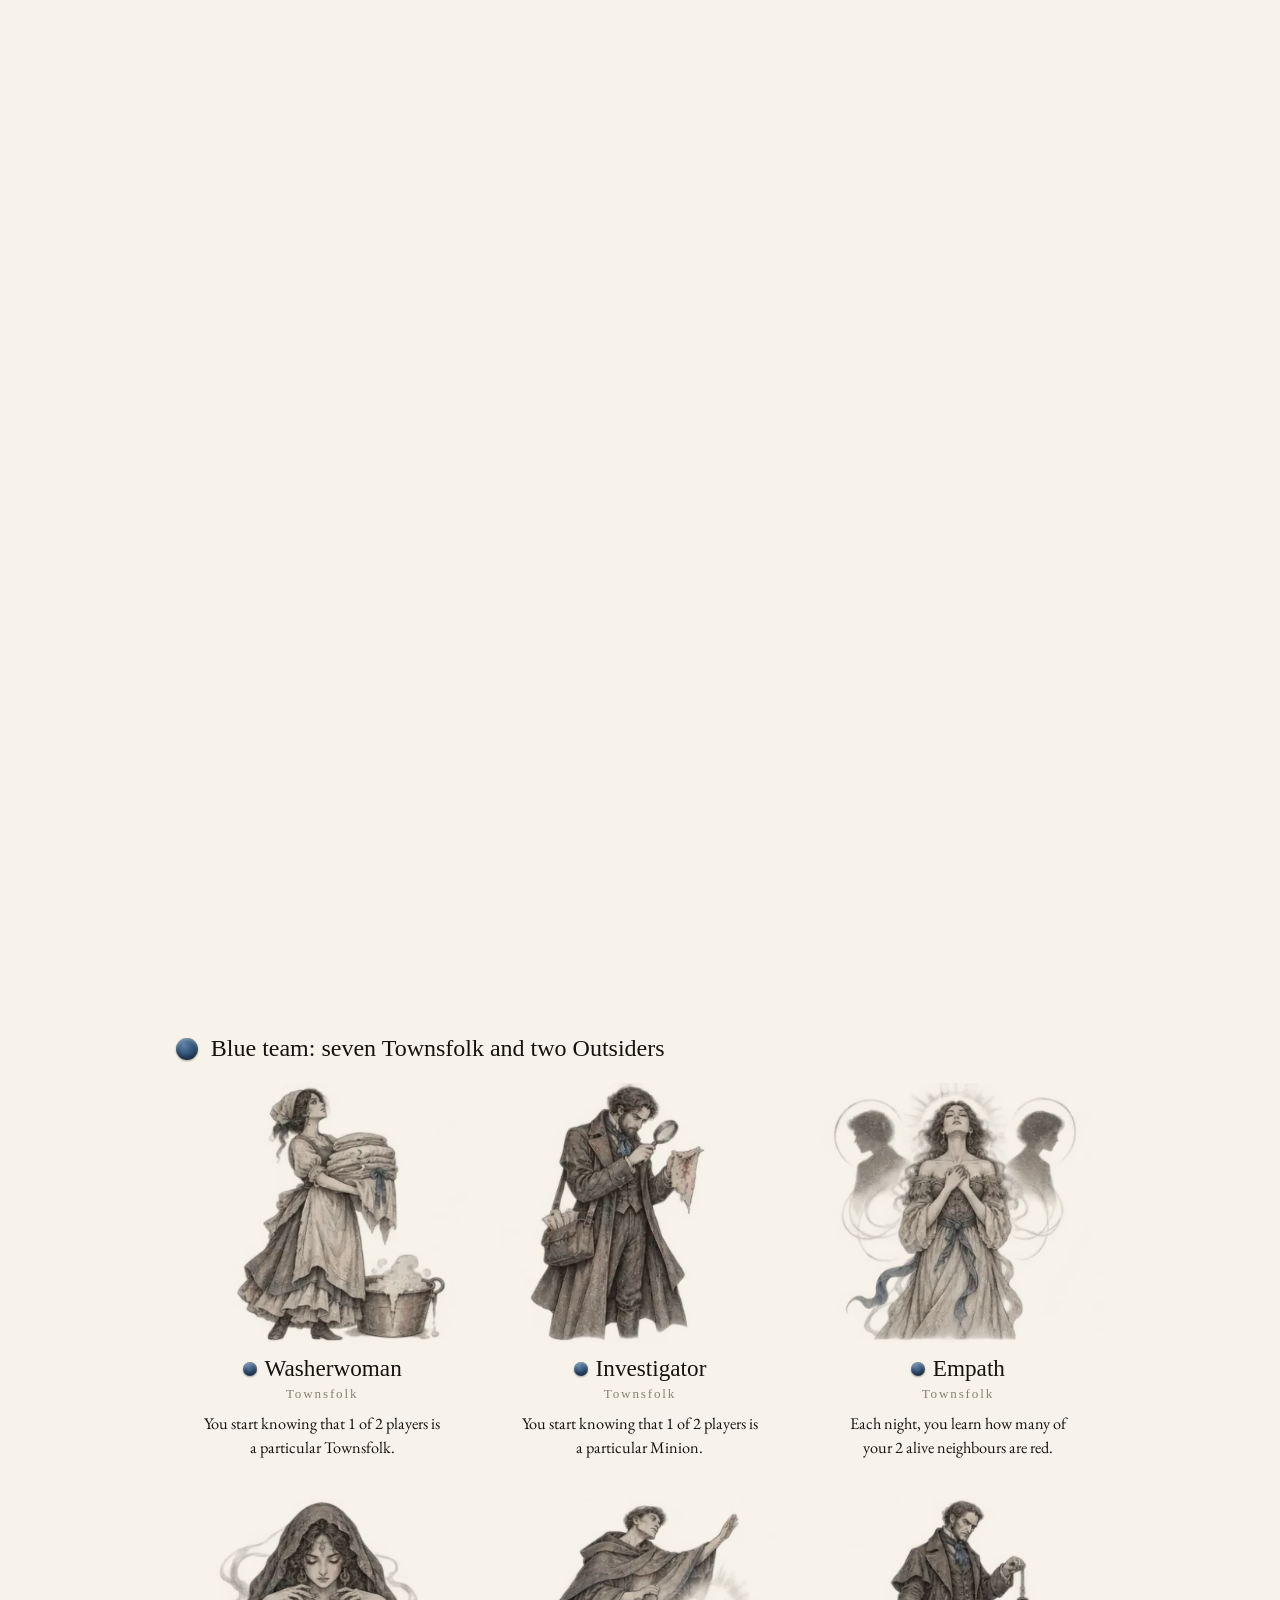
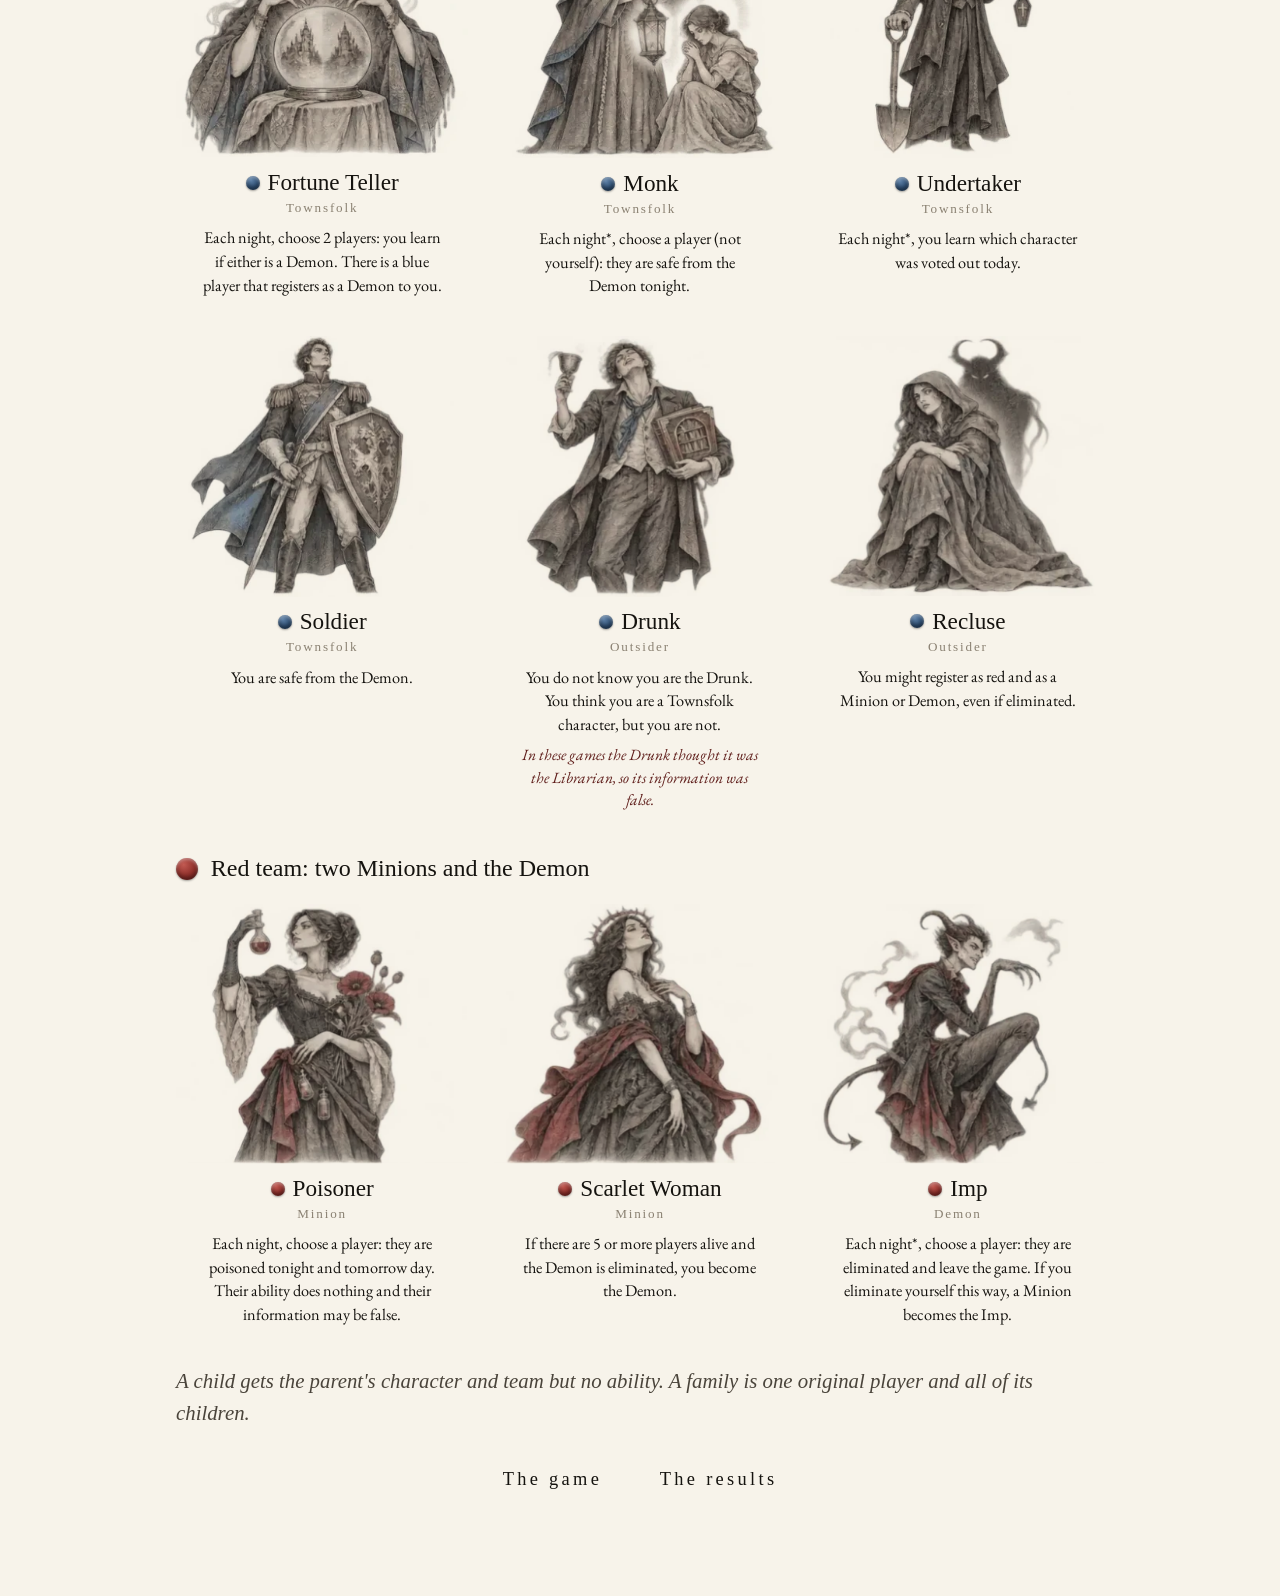
==== commit a2573c53: "docs(site): illustrated plates for the twelve characters The characters page shows each character as" ====
--- a/docs/characters.html
+++ b/docs/characters.html
@@ -53,22 +53,83 @@
 
 <main class="page roster" id="characters">
   <div class="team-head"><span class="seal blue"></span>Blue team: seven Townsfolk and two Outsiders</div>
-  <div class="cards">
-    <article class="card"><span class="seal blue"></span><h5>Washerwoman</h5><div class="kind">Townsfolk</div><p>You start knowing that 1 of 2 players is a particular Townsfolk.</p></article>
-    <article class="card"><span class="seal blue"></span><h5>Investigator</h5><div class="kind">Townsfolk</div><p>You start knowing that 1 of 2 players is a particular Minion.</p></article>
-    <article class="card"><span class="seal blue"></span><h5>Empath</h5><div class="kind">Townsfolk</div><p>Each night, you learn how many of your 2 alive neighbours are red.</p></article>
-    <article class="card"><span class="seal blue"></span><h5>Fortune Teller</h5><div class="kind">Townsfolk</div><p>Each night, choose 2 players: you learn if either is a Demon. There is a blue player that registers as a Demon to you.</p></article>
-    <article class="card"><span class="seal blue"></span><h5>Monk</h5><div class="kind">Townsfolk</div><p>Each night*, choose a player (not yourself): they are safe from the Demon tonight.</p></article>
-    <article class="card"><span class="seal blue"></span><h5>Undertaker</h5><div class="kind">Townsfolk</div><p>Each night*, you learn which character was voted out today.</p></article>
-    <article class="card"><span class="seal blue"></span><h5>Soldier</h5><div class="kind">Townsfolk</div><p>You are safe from the Demon.</p></article>
-    <article class="card"><span class="seal blue"></span><h5>Drunk</h5><div class="kind">Outsider</div><p>You do not know you are the Drunk. You think you are a Townsfolk character, but you are not.</p><span class="note">In these games the Drunk thought it was the Librarian, so its information was false.</span></article>
-    <article class="card"><span class="seal blue"></span><h5>Recluse</h5><div class="kind">Outsider</div><p>You might register as red and as a Minion or Demon, even if eliminated.</p></article>
+  <div class="plates">
+    <article class="plate">
+      <img class="portrait" src="assets/portraits/washerwoman.webp" alt="Washerwoman" loading="lazy" decoding="async">
+      <h3><span class="seal blue" aria-hidden="true"></span>Washerwoman</h3>
+      <div class="kind">Townsfolk</div>
+      <p>You start knowing that 1 of 2 players is a particular Townsfolk.</p>
+    </article>
+    <article class="plate">
+      <img class="portrait" src="assets/portraits/investigator.webp" alt="Investigator" loading="lazy" decoding="async">
+      <h3><span class="seal blue" aria-hidden="true"></span>Investigator</h3>
+      <div class="kind">Townsfolk</div>
+      <p>You start knowing that 1 of 2 players is a particular Minion.</p>
+    </article>
+    <article class="plate">
+      <img class="portrait" src="assets/portraits/empath.webp" alt="Empath" loading="lazy" decoding="async">
+      <h3><span class="seal blue" aria-hidden="true"></span>Empath</h3>
+      <div class="kind">Townsfolk</div>
+      <p>Each night, you learn how many of your 2 alive neighbours are red.</p>
+    </article>
+    <article class="plate">
+      <img class="portrait" src="assets/portraits/fortune-teller.webp" alt="Fortune Teller" loading="lazy" decoding="async">
+      <h3><span class="seal blue" aria-hidden="true"></span>Fortune Teller</h3>
+      <div class="kind">Townsfolk</div>
+      <p>Each night, choose 2 players: you learn if either is a Demon. There is a blue player that registers as a Demon to you.</p>
+    </article>
+    <article class="plate">
+      <img class="portrait" src="assets/portraits/monk.webp" alt="Monk" loading="lazy" decoding="async">
+      <h3><span class="seal blue" aria-hidden="true"></span>Monk</h3>
+      <div class="kind">Townsfolk</div>
+      <p>Each night*, choose a player (not yourself): they are safe from the Demon tonight.</p>
+    </article>
+    <article class="plate">
+      <img class="portrait" src="assets/portraits/undertaker.webp" alt="Undertaker" loading="lazy" decoding="async">
+      <h3><span class="seal blue" aria-hidden="true"></span>Undertaker</h3>
+      <div class="kind">Townsfolk</div>
+      <p>Each night*, you learn which character was voted out today.</p>
+    </article>
+    <article class="plate">
+      <img class="portrait" src="assets/portraits/soldier.webp" alt="Soldier" loading="lazy" decoding="async">
+      <h3><span class="seal blue" aria-hidden="true"></span>Soldier</h3>
+      <div class="kind">Townsfolk</div>
+      <p>You are safe from the Demon.</p>
+    </article>
+    <article class="plate">
+      <img class="portrait" src="assets/portraits/drunk.webp" alt="Drunk" loading="lazy" decoding="async">
+      <h3><span class="seal blue" aria-hidden="true"></span>Drunk</h3>
+      <div class="kind">Outsider</div>
+      <p>You do not know you are the Drunk. You think you are a Townsfolk character, but you are not.</p>
+      <p class="note">In these games the Drunk thought it was the Librarian, so its information was false.</p>
+    </article>
+    <article class="plate">
+      <img class="portrait" src="assets/portraits/recluse.webp" alt="Recluse" loading="lazy" decoding="async">
+      <h3><span class="seal blue" aria-hidden="true"></span>Recluse</h3>
+      <div class="kind">Outsider</div>
+      <p>You might register as red and as a Minion or Demon, even if eliminated.</p>
+    </article>
   </div>
   <div class="team-head"><span class="seal red"></span>Red team: two Minions and the Demon</div>
-  <div class="cards">
-    <article class="card"><span class="seal red"></span><h5>Poisoner</h5><div class="kind">Minion</div><p>Each night, choose a player: they are poisoned tonight and tomorrow day. Their ability does nothing and their information may be false.</p></article>
-    <article class="card"><span class="seal red"></span><h5>Scarlet Woman</h5><div class="kind">Minion</div><p>If there are 5 or more players alive and the Demon is eliminated, you become the Demon.</p></article>
-    <article class="card"><span class="seal red"></span><h5>Imp</h5><div class="kind">Demon</div><p>Each night*, choose a player: they are eliminated and leave the game. If you eliminate yourself this way, a Minion becomes the Imp.</p></article>
+  <div class="plates">
+    <article class="plate">
+      <img class="portrait" src="assets/portraits/poisoner.webp" alt="Poisoner" loading="lazy" decoding="async">
+      <h3><span class="seal red" aria-hidden="true"></span>Poisoner</h3>
+      <div class="kind">Minion</div>
+      <p>Each night, choose a player: they are poisoned tonight and tomorrow day. Their ability does nothing and their information may be false.</p>
+    </article>
+    <article class="plate">
+      <img class="portrait" src="assets/portraits/scarlet-woman.webp" alt="Scarlet Woman" loading="lazy" decoding="async">
+      <h3><span class="seal red" aria-hidden="true"></span>Scarlet Woman</h3>
+      <div class="kind">Minion</div>
+      <p>If there are 5 or more players alive and the Demon is eliminated, you become the Demon.</p>
+    </article>
+    <article class="plate">
+      <img class="portrait" src="assets/portraits/imp.webp" alt="Imp" loading="lazy" decoding="async">
+      <h3><span class="seal red" aria-hidden="true"></span>Imp</h3>
+      <div class="kind">Demon</div>
+      <p>Each night*, choose a player: they are eliminated and leave the game. If you eliminate yourself this way, a Minion becomes the Imp.</p>
+    </article>
   </div>
   <p class="kicker" style="margin-top:2.4rem">A child gets the parent's character and team but no ability. A family is one original player and all of its children.</p>
   <nav class="doors" aria-label="Continue"><a href="overview.html">The game</a><a href="results.html">The results</a></nav>
--- a/docs/site.css
+++ b/docs/site.css
@@ -69,6 +69,17 @@
 .seal.blue { background: radial-gradient(circle at 35% 30%, #5f82a8, var(--blue) 55%, var(--blue-deep)); }
 .seal.red { background: radial-gradient(circle at 35% 30%, #c25a52, var(--red) 55%, var(--red-deep)); }
 
+.plates { display: grid; grid-template-columns: repeat(auto-fill, minmax(230px, 1fr)); gap: 2.4rem 1.6rem; margin-bottom: 1rem; }
+.plate { min-width: 0; text-align: center; }
+.plate .portrait { display: block; width: 100%; max-width: 300px; height: auto; margin: 0 auto .8rem; mix-blend-mode: multiply; transition: transform .35s ease; }
+.plate:hover .portrait { transform: translateY(-4px); }
+.plate h3 { font-family: var(--display); font-weight: 400; font-size: 1.45rem; margin: 0 0 .15rem; line-height: 1.1; display: flex; align-items: center; justify-content: center; gap: .5rem; }
+.plate h3 .seal { width: 14px; height: 14px; flex: none; }
+.plate .kind { font-family: var(--smallcaps); letter-spacing: .14em; font-size: .82rem; color: var(--ink-faint); margin-bottom: .5rem; }
+.plate p { margin: 0 auto; max-width: 30ch; font-size: 1.02rem; line-height: 1.45; }
+.plate .note { font-style: italic; color: var(--red-deep); font-size: .98rem; margin-top: .45rem; }
+@media (max-width: 520px) { .plates { grid-template-columns: 1fr; } .plate .portrait { max-width: 260px; } }
+
 .finding-list { counter-reset: finding; list-style: none; padding: 0; margin: 0 0 1rem; max-width: 70ch; }
 .finding-list li { counter-increment: finding; position: relative; padding-left: 2.6rem; margin-bottom: .9rem; }
 .finding-list li::before { content: counter(finding); position: absolute; left: 0; top: .05rem; font-family: var(--display); font-size: 1.5rem; color: var(--red-deep); line-height: 1; }
@@ -83,12 +94,14 @@
 figcaption { font-size: .95rem; color: var(--ink-soft); margin-top: .5rem; max-width: 70ch; }
 
 .doors { display: flex; gap: clamp(1.2rem, 4vw, 3rem); justify-content: center; flex-wrap: wrap; margin-top: 1.2rem; }
-.doors a { font-family: var(--smallcaps); letter-spacing: .18em; font-size: clamp(.95rem, 1.6vw, 1.15rem); text-decoration: none; padding: .55rem 1.1rem; border: 1px solid currentColor; transition: background .25s ease, color .25s ease; }
-.doors a:hover, .doors a:focus-visible { background: var(--ink); color: var(--paper); }
+.doors a { font-family: var(--smallcaps); letter-spacing: .18em; font-size: clamp(.95rem, 1.6vw, 1.15rem); text-decoration: none; padding: .4rem .3rem; position: relative; }
+.doors a::after { content: ""; position: absolute; left: .3rem; right: 100%; bottom: .1rem; height: 1px; background: currentColor; transition: right .3s ease; }
+.doors a:hover::after, .doors a:focus-visible::after { right: .3rem; }
 
 @media (max-width: 520px) { body { font-size: 1.05rem; } .lead::first-letter { font-size: 2.8em; } }
 @media (prefers-reduced-motion: reduce) {
   html { scroll-behavior: auto; }
-  .card, .topbar ul a::after, .doors a { transition: none; }
+  .card, .plate .portrait, .topbar ul a::after, .doors a::after { transition: none; }
+  .plate:hover .portrait { transform: none; }
   .card:hover { transform: none; }
 }
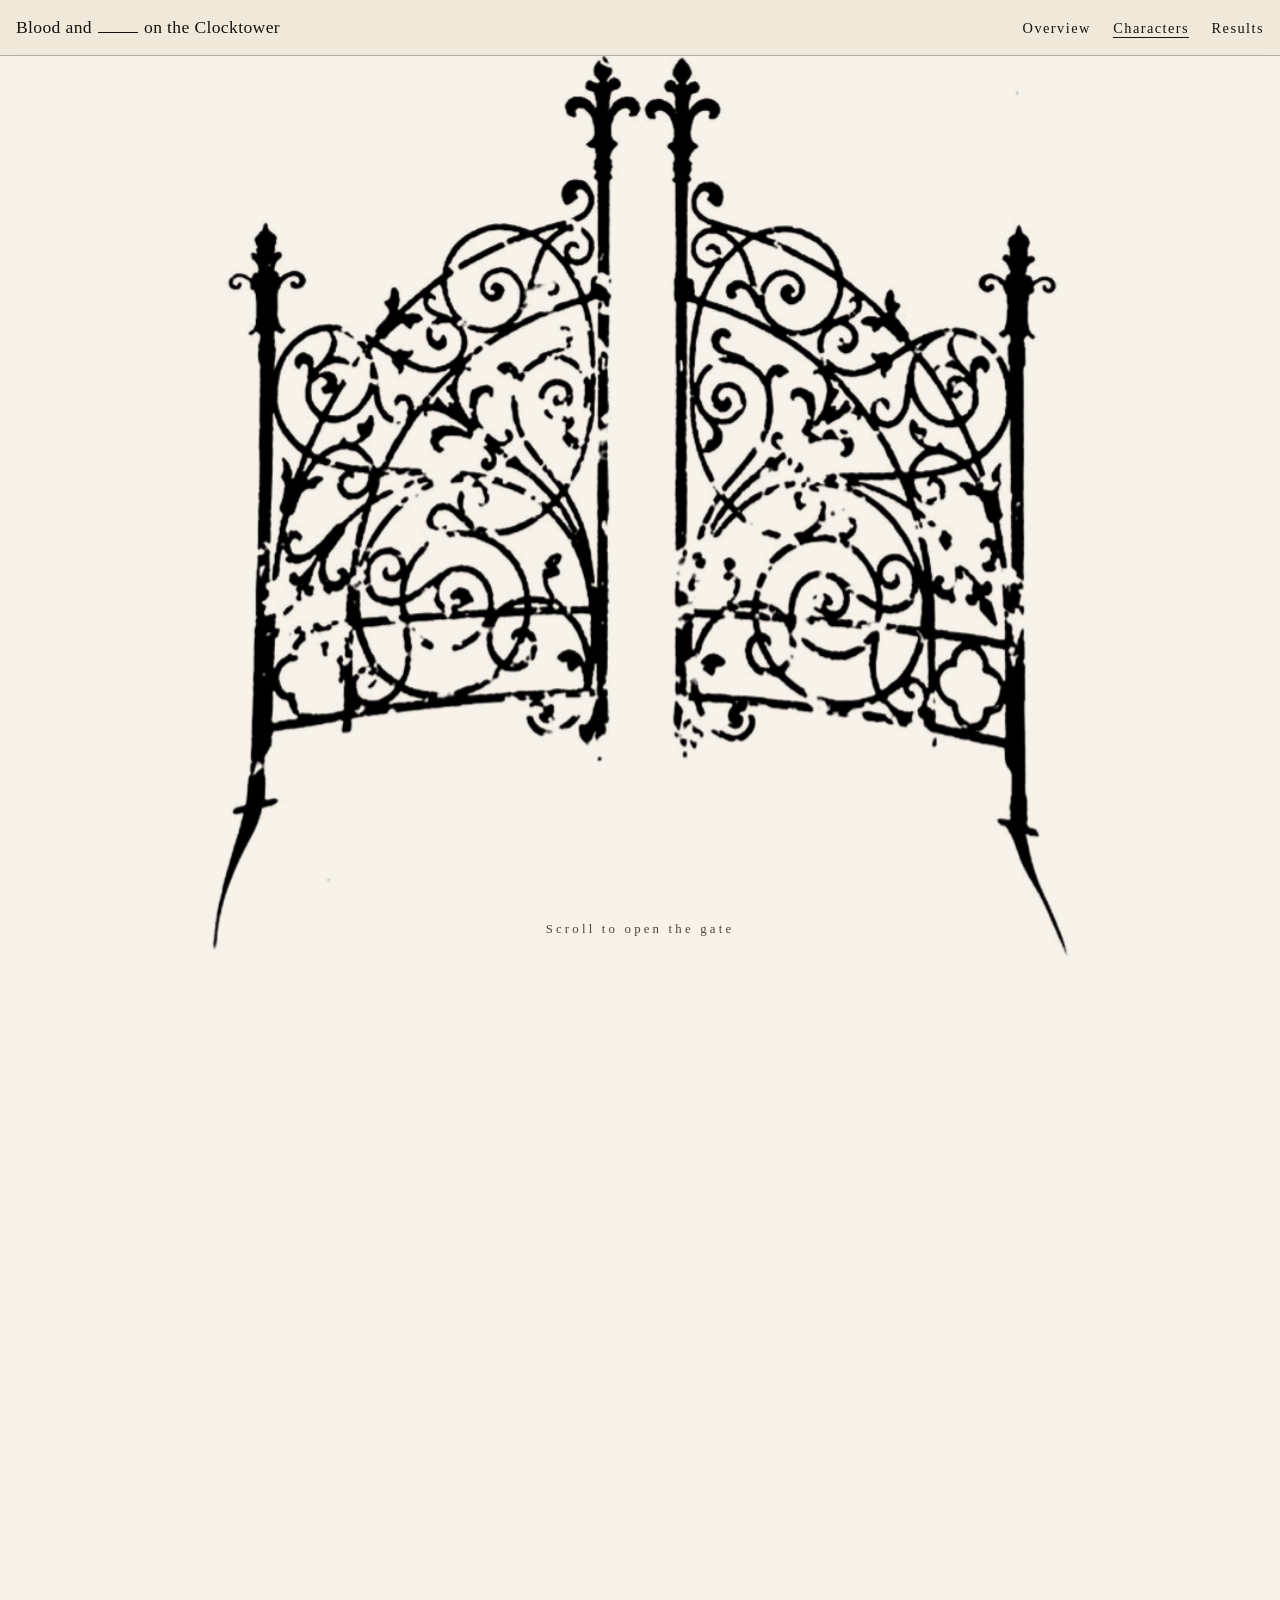
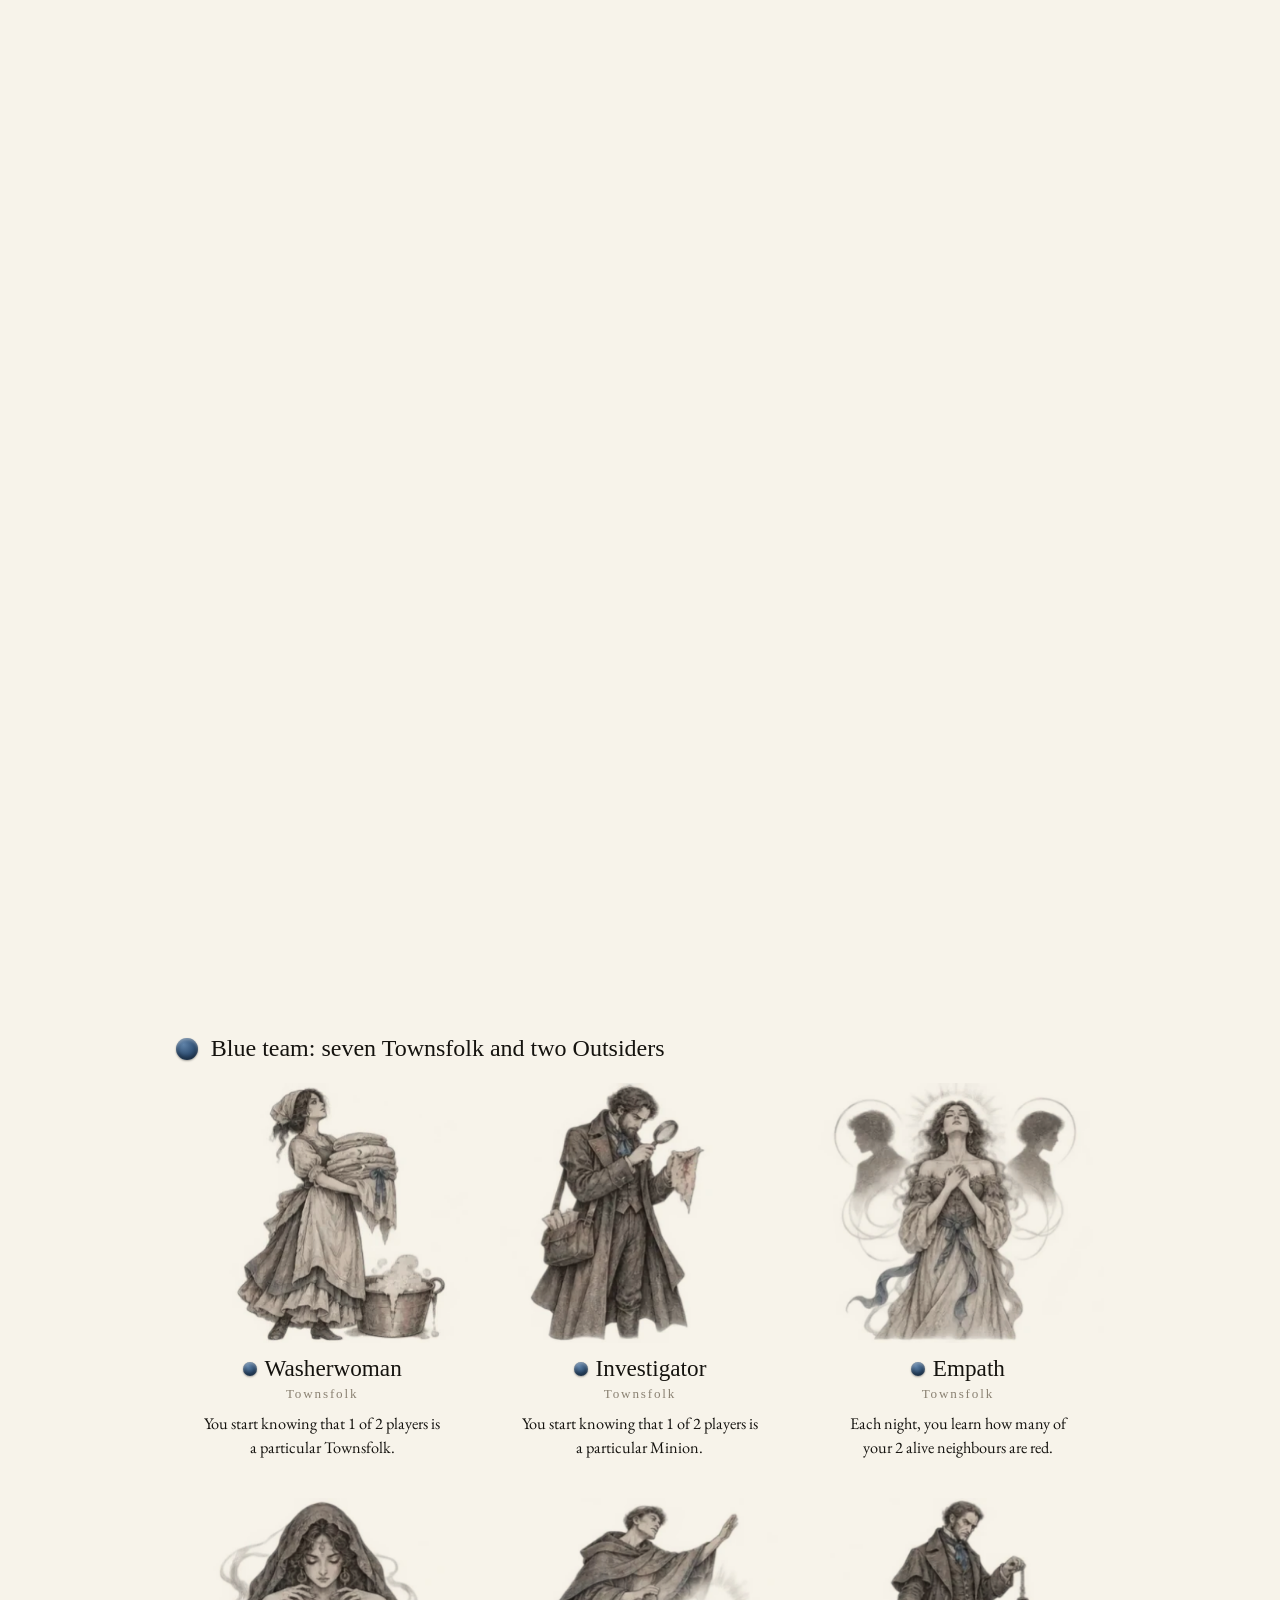
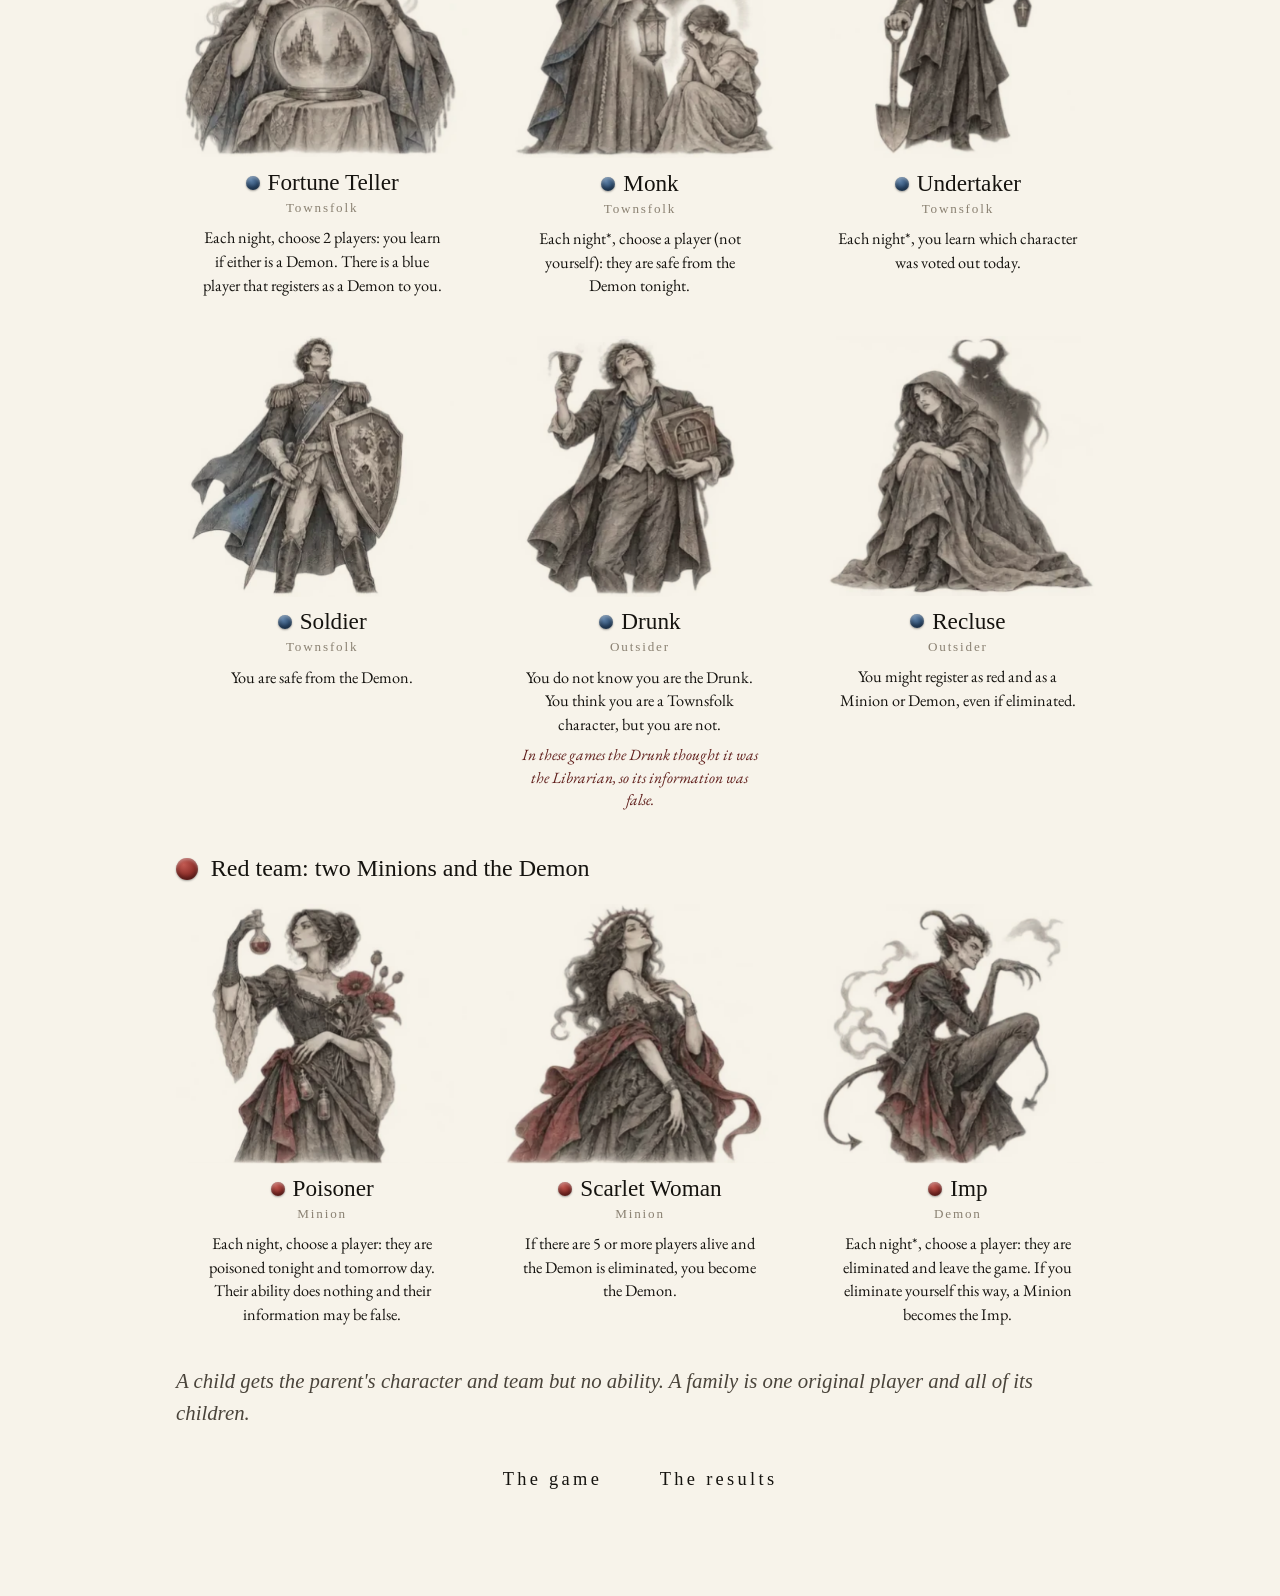
==== commit 50aef396: "docs(site): the gate reveals the single word Characters Co-Authored-By: Claude Fable 5.1 <noreply@an" ====
--- a/docs/characters.html
+++ b/docs/characters.html
@@ -40,8 +40,7 @@
 <header class="gate-hero" id="gate-hero">
   <div class="gate-stage">
     <div class="behind" id="behind">
-      <h1>The twelve characters</h1>
-      <p>Nine blue, three red. Starred abilities do not act on the first night.</p>
+      <h1>Characters</h1>
     </div>
     <div class="gate-art" aria-hidden="true">
       <img class="leaf left" id="leaf-left" src="assets/gate-left.png" alt="" decoding="async">
